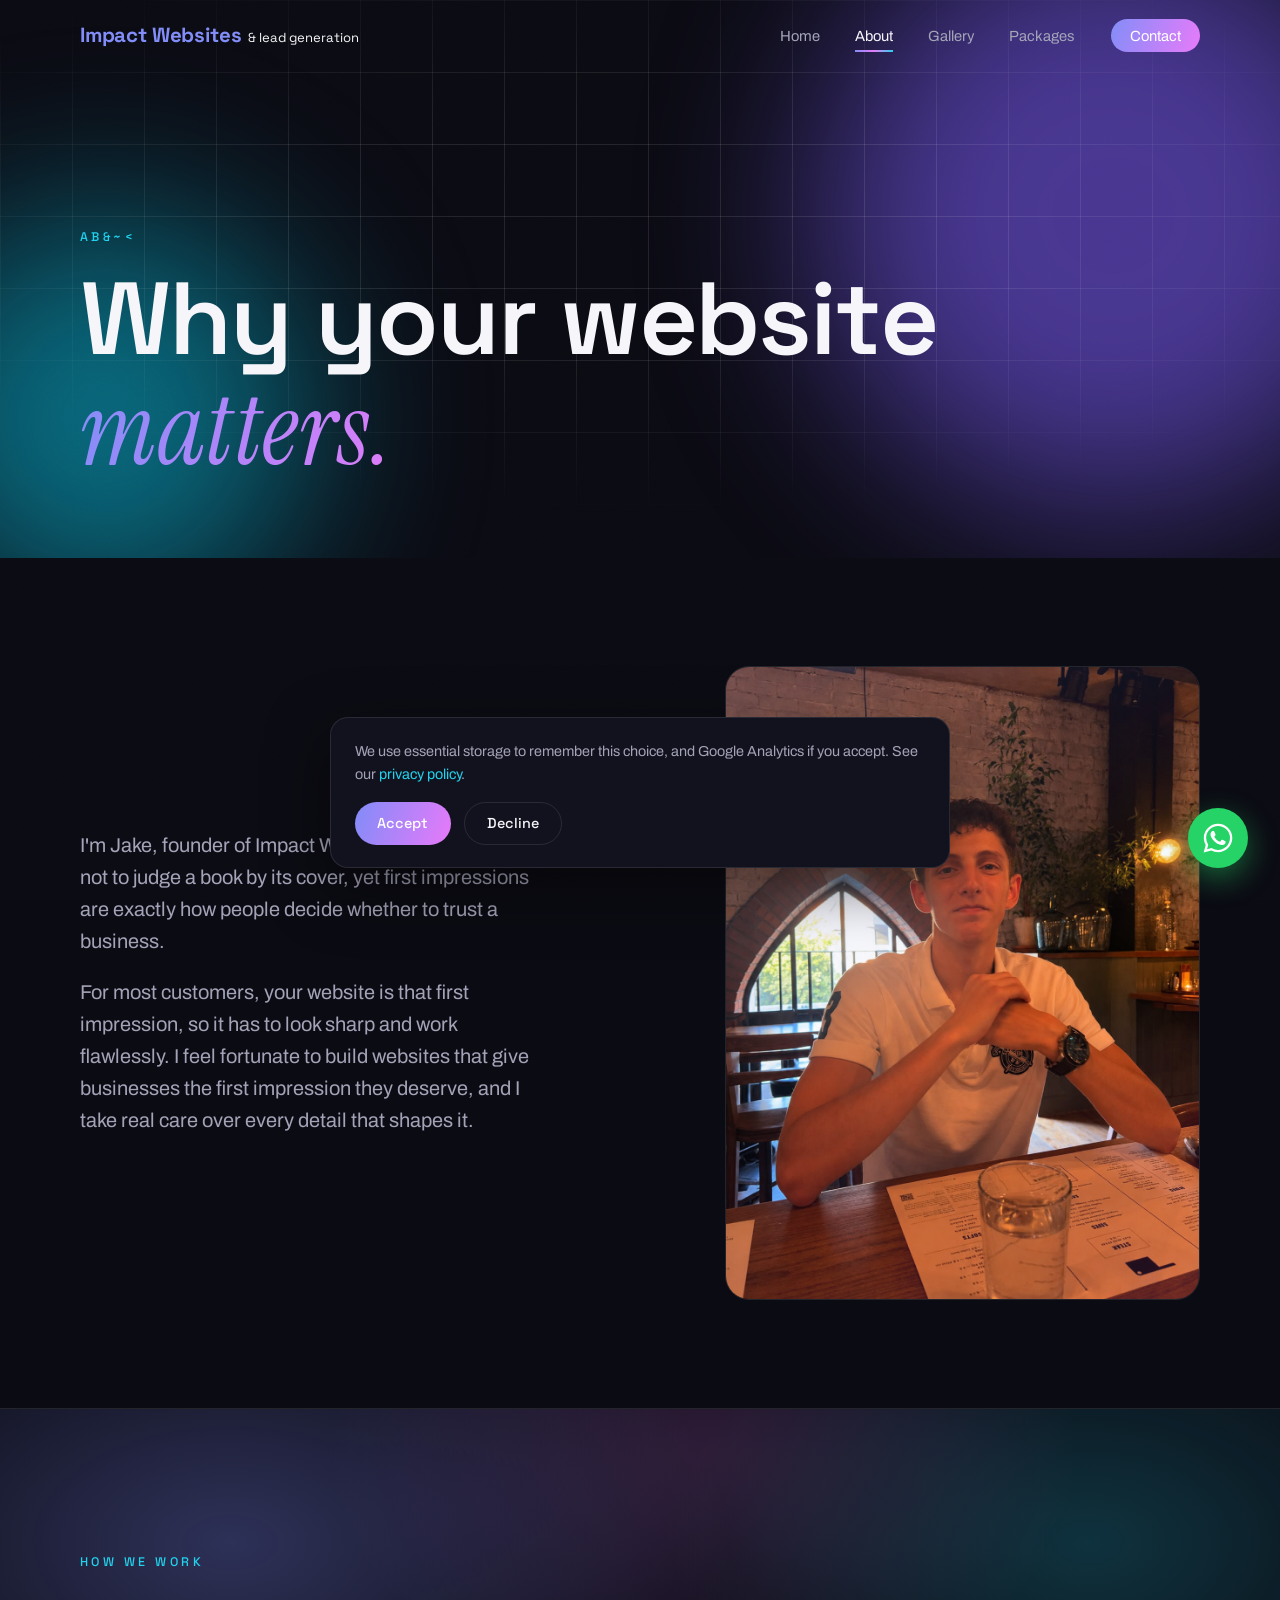
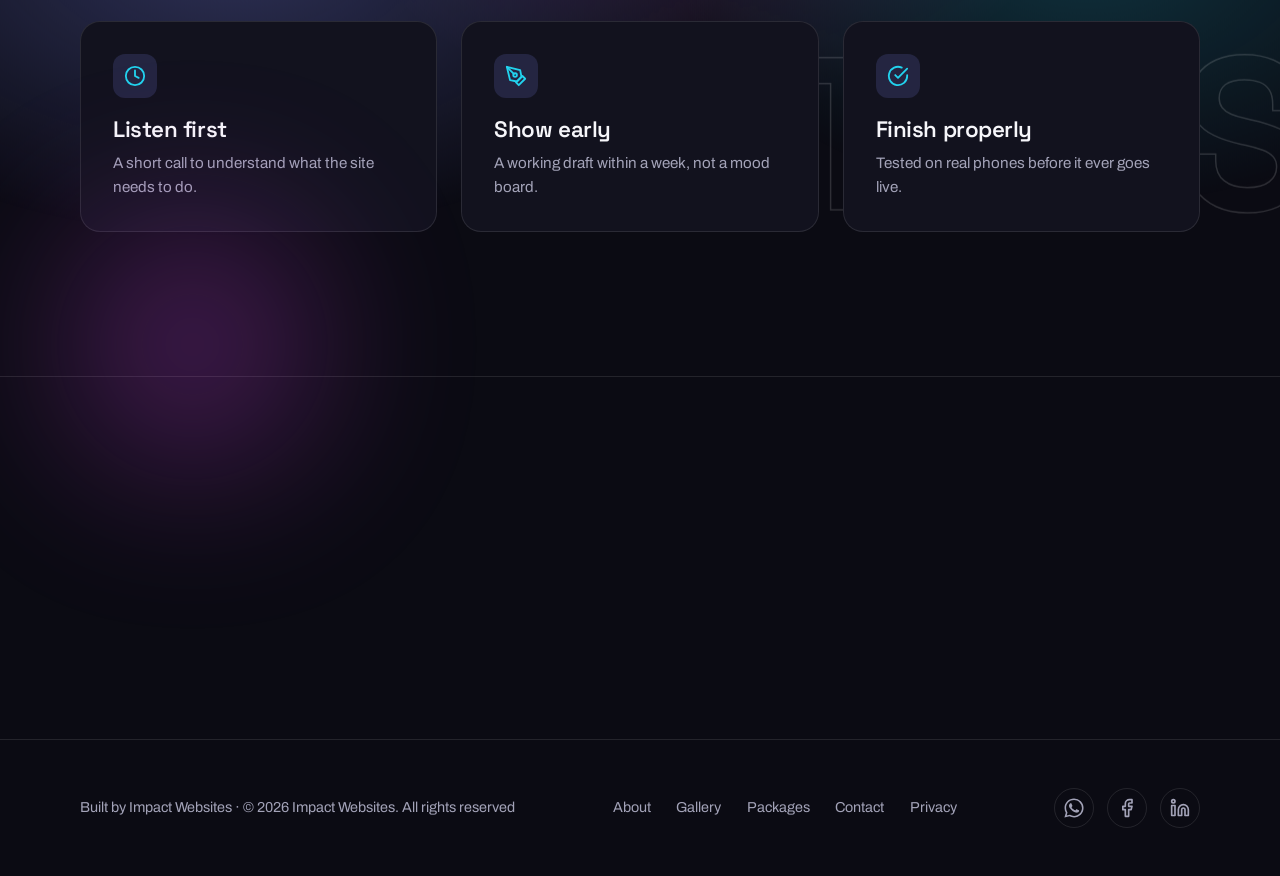
==== about.html @ 7f383598 "Initial commit: Impact Websites site Static HTML/CSS/JS site with SEO, Netlify Forms contact handlin" ====
<!DOCTYPE html>
<html lang="en-GB">
<head>
  <meta charset="UTF-8">
  <meta name="viewport" content="width=device-width, initial-scale=1">
  <title>Web Development &amp; Lead Generation Experts | Impact Websites</title>
  <meta name="description" content="Meet Jake, founder of Impact Websites. His approach to web design 2026 creates strong first impressions and generates more leads for UK businesses.">
  <meta name="keywords" content="about Impact Websites, web developer, website design, first impressions, small business websites, Jake Small">
  <meta name="robots" content="index, follow">
  <link rel="canonical" href="https://www.impactwebsites.co.uk/about.html">

  <meta property="og:title" content="Web Development &amp; Lead Generation Experts | Impact Websites">
  <meta property="og:description" content="Meet Jake, founder of Impact Websites, and how we build websites that create strong first impressions and generate more leads.">
  <meta property="og:type" content="website">
  <meta property="og:url" content="https://www.impactwebsites.co.uk/about.html">
  <meta property="og:site_name" content="Impact Websites">
  <meta property="og:locale" content="en_GB">
  <meta property="og:image" content="https://www.impactwebsites.co.uk/img/og-image.jpg">
  <meta property="og:image:width" content="1200">
  <meta property="og:image:height" content="630">
  <meta property="og:image:alt" content="Impact Websites: web development, SEO and lead generation">
  <meta name="twitter:card" content="summary_large_image">
  <meta name="twitter:title" content="Web Development &amp; Lead Generation Experts | Impact Websites">
  <meta name="twitter:description" content="Meet Jake, founder of Impact Websites, and how we build websites that create strong first impressions and generate more leads.">
  <meta name="twitter:image" content="https://www.impactwebsites.co.uk/img/og-image.jpg">

  <link rel="icon" href="favicon.ico" sizes="any">
  <link rel="icon" href="img/favicon-32x32.png" type="image/png" sizes="32x32">
  <link rel="icon" href="img/favicon-16x16.png" type="image/png" sizes="16x16">
  <link rel="apple-touch-icon" href="img/apple-touch-icon.png">
  <link rel="manifest" href="site.webmanifest">
  <meta name="theme-color" content="#0b0b13">

  <link rel="preconnect" href="https://fonts.googleapis.com">
  <link rel="preconnect" href="https://fonts.gstatic.com" crossorigin>
  <link href="https://fonts.googleapis.com/css2?family=Archivo:wght@300;400;500&family=Instrument+Serif:ital@1&family=Space+Grotesk:wght@400;500;600;700&display=swap" rel="stylesheet">
  <link rel="stylesheet" href="css/style.css">

  <script type="application/ld+json">
  {
    "@context": "https://schema.org",
    "@type": "ProfessionalService",
    "name": "Impact Websites",
    "url": "https://www.impactwebsites.co.uk/",
    "logo": "https://www.impactwebsites.co.uk/img/favicon-512.png",
    "image": "https://www.impactwebsites.co.uk/img/og-image.jpg",
    "description": "Impact Websites designs and builds fast, modern websites with search engine optimisation and Google Ads lead generation for growing UK businesses.",
    "email": "hello@impactwebsites.co.uk",
    "telephone": "+447938561686",
    "areaServed": "GB",
    "priceRange": "££",
    "founder": { "@type": "Person", "name": "Jake Small" },
    "sameAs": [
      "https://www.facebook.com/share/1FsRioQz7S/?mibextid=wwXIfr",
      "https://www.linkedin.com/in/jakesmall-webdesign",
      "https://wa.me/447938561686"
    ]
  }
  </script>
</head>
<body>

  <header class="nav">
    <div class="wrap">
      <a class="brand" href="index.html"><span class="brand-name">Impact Websites</span> <span class="brand-sub">&amp; lead generation</span></a>
      <button class="nav-toggle" aria-label="Menu" aria-expanded="false">
        <span class="bar"></span><span class="bar"></span><span class="bar"></span>
      </button>
      <ul class="nav-links">
        <li><a href="index.html">Home</a></li>
        <li><a href="about.html" aria-current="page">About</a></li>
        <li><a href="gallery.html">Gallery</a></li>
        <li><a href="packages.html">Packages</a></li>
        <li><a class="nav-cta" href="contact.html">Contact</a></li>
      </ul>
    </div>
  </header>

  <main>

    <section class="page-hero">
      <div class="orb orb-a" data-parallax="0.3" style="top:-30%;"></div>
      <div class="orb orb-b" data-parallax="-0.2"></div>
      <div class="grid-lines"></div>
      <div class="wrap hero-inner">
        <p class="eyebrow reveal" data-scramble>About</p>
        <h1 data-split>Why your website<br><span class="grad-text serif-accent">matters.</span></h1>
      </div>
    </section>

    <section class="section-pad">
      <div class="wrap about-intro">
        <div class="reveal" style="max-width:56ch;">
          <p class="lede">I'm Jake, founder of Impact Websites. We are all told not to judge a book by its cover, yet first impressions are exactly how people decide whether to trust a business.</p>
          <p class="lede" style="margin-top:1.2rem;">For most customers, your website is that first impression, so it has to look sharp and work flawlessly. I feel fortunate to build websites that give businesses the first impression they deserve, and I take real care over every detail that shapes it.</p>
        </div>
        <div class="about-photo reveal" style="--d:.15s">
          <img src="img/jake-founder.jpg" alt="Jake Small, founder of Impact Websites" loading="lazy" width="1086" height="1448">
        </div>
      </div>
    </section>

    <section class="banner">
      <div class="depth" data-parallax="0.35"></div>
      <span class="ghost" aria-hidden="true" data-parallax="0.1" style="top:auto; bottom:4%;">ETHOS</span>
      <div class="wrap">
        <p class="eyebrow reveal">How we work</p>
        <div class="card-grid">
          <article class="card glow reveal" style="--d:.1s">
            <div class="icon">
              <svg width="22" height="22" viewBox="0 0 24 24" fill="none" stroke="currentColor" stroke-width="2" stroke-linecap="round" stroke-linejoin="round"><circle cx="12" cy="12" r="10"/><path d="M12 6v6l4 2"/></svg>
            </div>
            <h3>Listen first</h3>
            <p>A short call to understand what the site needs to do.</p>
          </article>
          <article class="card glow reveal" style="--d:.2s">
            <div class="icon">
              <svg width="22" height="22" viewBox="0 0 24 24" fill="none" stroke="currentColor" stroke-width="2" stroke-linecap="round" stroke-linejoin="round"><path d="M12 19l7-7 3 3-7 7-3-3z"/><path d="M18 13l-1.5-7.5L2 2l3.5 14.5L13 18l5-5z"/><path d="M2 2l7.586 7.586"/><circle cx="11" cy="11" r="2"/></svg>
            </div>
            <h3>Show early</h3>
            <p>A working draft within a week, not a mood board.</p>
          </article>
          <article class="card glow reveal" style="--d:.3s">
            <div class="icon">
              <svg width="22" height="22" viewBox="0 0 24 24" fill="none" stroke="currentColor" stroke-width="2" stroke-linecap="round" stroke-linejoin="round"><path d="M22 11.08V12a10 10 0 1 1-5.93-9.14"/><path d="M22 4L12 14.01l-3-3"/></svg>
            </div>
            <h3>Finish properly</h3>
            <p>Tested on real phones before it ever goes live.</p>
          </article>
        </div>
      </div>
    </section>

    <section class="section-pad">
      <div class="orb orb-c" data-parallax="0.35" style="left:6%; top:30%;"></div>
      <div class="wrap" style="text-align:center;">
        <h2 class="reveal">Curious what that looks like?</h2>
        <a class="btn btn-primary reveal" style="--d:.15s; margin-top:2rem;" href="gallery.html">
          Browse recent builds
          <svg width="16" height="16" viewBox="0 0 24 24" fill="none" stroke="currentColor" stroke-width="2" stroke-linecap="round" stroke-linejoin="round"><path d="M5 12h14M12 5l7 7-7 7"/></svg>
        </a>
      </div>
    </section>

  </main>

  <footer>
    <div class="wrap">
      <span>Built by Impact Websites · © 2026 Impact Websites. All rights reserved</span>
      <nav>
        <a href="about.html">About</a>
        <a href="gallery.html">Gallery</a>
        <a href="packages.html">Packages</a>
        <a href="contact.html">Contact</a>
        <a href="privacy.html">Privacy</a>
      </nav>
    </div>
  </footer>

  <script src="js/main.js"></script>
</body>
</html>
---- css/style.css ----
/* ============================================================
   Impact Websites global styles
   ============================================================ */

:root {
  --bg: #0b0b13;
  --bg-raised: #12121e;
  --ink: #f6f6fa;
  --ink-dim: #a3a3b8;
  --line: rgba(255, 255, 255, 0.1);
  --accent: #818cf8;
  --accent-2: #22d3ee;
  --accent-3: #e879f9;
  --grad: linear-gradient(110deg, #818cf8, #e879f9, #22d3ee);
  --font-display: "Space Grotesk", sans-serif;
  --font-body: "Archivo", sans-serif;
  --font-serif: "Instrument Serif", Georgia, serif;
  --ease-out: cubic-bezier(0.16, 1, 0.3, 1);
  --nav-h: 72px;
}

@view-transition { navigation: auto; }

* { margin: 0; padding: 0; box-sizing: border-box; }

html { scroll-behavior: smooth; }

body {
  background: var(--bg);
  color: var(--ink);
  font-family: var(--font-body);
  font-size: 16px;
  line-height: 1.6;
  overflow-x: hidden;
  -webkit-font-smoothing: antialiased;
}

/* film grain */
body::after {
  content: "";
  position: fixed;
  inset: 0;
  z-index: 500;
  pointer-events: none;
  opacity: 0.05;
  mix-blend-mode: overlay;
  background-image: url("data:image/svg+xml,%3Csvg xmlns='http://www.w3.org/2000/svg' width='240' height='240'%3E%3Cfilter id='n'%3E%3CfeTurbulence type='fractalNoise' baseFrequency='0.8' numOctaves='2'/%3E%3C/filter%3E%3Crect width='100%25' height='100%25' filter='url(%23n)'/%3E%3C/svg%3E");
}

img, svg { display: block; max-width: 100%; }

::selection { background: var(--accent); color: #fff; }

.visually-hidden {
  position: absolute;
  width: 1px;
  height: 1px;
  padding: 0;
  margin: -1px;
  overflow: hidden;
  clip: rect(0 0 0 0);
  clip-path: inset(50%);
  white-space: nowrap;
  border: 0;
}

/* ---------- typography ---------- */

h1, h2, h3 {
  font-family: var(--font-display);
  font-weight: 600;
  line-height: 1.08;
  letter-spacing: -0.02em;
}

h1 { font-size: clamp(2.75rem, 8vw, 6.5rem); }
h2 { font-size: clamp(2rem, 5vw, 3.5rem); }
h3 { font-size: clamp(1.15rem, 2vw, 1.4rem); }

.lede {
  color: var(--ink-dim);
  font-size: clamp(1rem, 1.6vw, 1.25rem);
  max-width: 42ch;
}

.lede strong { color: var(--ink); font-weight: 700; }

/* shimmering gradient text, focal */
.grad-text {
  background: var(--grad);
  background-size: 220% 220%;
  -webkit-background-clip: text;
  background-clip: text;
  color: transparent;
  animation: grad-shift 7s ease-in-out infinite;
}

@keyframes grad-shift {
  0%, 100% { background-position: 0% 50%; }
  50% { background-position: 100% 50%; }
}

.serif-accent {
  font-family: var(--font-serif);
  font-style: italic;
  font-weight: 400;
  letter-spacing: 0.01em;
}

.outline-text {
  color: transparent;
  -webkit-text-stroke: 2px var(--ink);
}

.eyebrow {
  font-family: var(--font-display);
  font-size: 0.78rem;
  font-weight: 500;
  text-transform: uppercase;
  letter-spacing: 0.28em;
  color: var(--accent-2);
  margin-bottom: 1rem;
}

/* ---------- layout ---------- */

.wrap {
  width: min(1120px, 92vw);
  margin-inline: auto;
}

section { position: relative; }

.section-pad { padding: clamp(5rem, 12vh, 9rem) 0; }

/* giant outlined background words */
.has-ghost { overflow: hidden; }
.has-ghost > .wrap { position: relative; z-index: 1; }

.ghost {
  position: absolute;
  top: 6%;
  right: -2%;
  font-family: var(--font-display);
  font-weight: 700;
  font-size: clamp(5rem, 17vw, 15rem);
  line-height: 1;
  letter-spacing: -0.03em;
  color: transparent;
  -webkit-text-stroke: 1.5px rgba(255, 255, 255, 0.15);
  white-space: nowrap;
  pointer-events: none;
  user-select: none;
  z-index: 0;
}

/* ---------- scroll progress ---------- */

.progress {
  position: fixed;
  top: 0;
  left: 0;
  right: 0;
  height: 2px;
  background: var(--grad);
  transform: scaleX(0);
  transform-origin: 0 50%;
  z-index: 1200;
  pointer-events: none;
}

/* ---------- nav ---------- */

.nav {
  position: fixed;
  inset: 0 0 auto 0;
  height: var(--nav-h);
  display: flex;
  align-items: center;
  z-index: 100;
  background: transparent;
  -webkit-backdrop-filter: blur(0);
  backdrop-filter: blur(0);
  border-bottom: 1px solid transparent;
  transition: background 0.45s var(--ease-out), backdrop-filter 0.45s var(--ease-out), border-color 0.45s var(--ease-out);
}

.nav.scrolled {
  background: rgba(11, 11, 19, 0.72);
  -webkit-backdrop-filter: blur(16px);
  backdrop-filter: blur(16px);
  border-bottom-color: var(--line);
}

.nav .wrap {
  display: flex;
  align-items: center;
  justify-content: space-between;
}

.brand {
  font-family: var(--font-display);
  font-weight: 600;
  font-size: 1.05rem;
  color: var(--ink);
  text-decoration: none;
  letter-spacing: -0.01em;
  display: inline-flex;
  align-items: baseline;
  gap: 0.4rem;
}

.brand .brand-name { color: var(--accent); font-weight: 700; font-size: 1.28rem; }
.brand .brand-sub {
  color: var(--ink);
  font-weight: 400;
  font-size: 0.82rem;
  letter-spacing: 0;
}

@media (max-width: 520px) {
  .brand .brand-sub { display: none; }
}

.nav-links {
  display: flex;
  gap: 2.2rem;
  list-style: none;
}

.nav-links a {
  position: relative;
  color: var(--ink-dim);
  text-decoration: none;
  font-size: 0.92rem;
  padding: 0.5rem 0;
  transition: color 0.25s;
}

.nav-links a::after {
  content: "";
  position: absolute;
  left: 0; bottom: 0;
  width: 100%;
  height: 2px;
  background: var(--grad);
  transform: scaleX(0);
  transform-origin: left;
  transition: transform 0.35s var(--ease-out);
}

.nav-links a:hover { color: var(--ink); }
.nav-links a:hover::after,
.nav-links a[aria-current="page"]::after { transform: scaleX(1); }
.nav-links a[aria-current="page"] { color: var(--ink); }

/* contact call-to-action styled as a coloured pill */
.nav-links a.nav-cta {
  color: #fff;
  background: var(--grad);
  background-size: 200% 200%;
  padding: 0.55rem 1.2rem;
  border-radius: 999px;
  animation: grad-shift 8s ease-in-out infinite;
  transition: transform 0.25s var(--ease-out), box-shadow 0.25s;
}

.nav-links a.nav-cta::after { display: none; }
.nav-links a.nav-cta:hover { box-shadow: 0 8px 24px rgba(129, 140, 248, 0.45); }
.nav-links a.nav-cta[aria-current="page"] { color: #fff; }

.nav-toggle {
  display: none;
  background: none;
  border: 0;
  cursor: pointer;
  padding: 10px;
  z-index: 110;
}

.nav-toggle .bar {
  display: block;
  width: 24px;
  height: 2px;
  background: var(--ink);
  margin: 5px 0;
  transition: transform 0.3s var(--ease-out), opacity 0.2s;
}

/* ---------- buttons ---------- */

.btn {
  display: inline-flex;
  align-items: center;
  gap: 0.6rem;
  font-family: var(--font-display);
  font-weight: 500;
  font-size: 0.95rem;
  text-decoration: none;
  padding: 0.9rem 1.8rem;
  border-radius: 999px;
  cursor: pointer;
  transition: transform 0.25s var(--ease-out), box-shadow 0.25s, background 0.25s, color 0.25s, border-color 0.25s;
  min-height: 44px;
}

.btn:active { transform: scale(0.97); }

.btn-primary {
  background: var(--grad);
  background-size: 200% 200%;
  color: #fff;
  border: 0;
  animation: grad-shift 8s ease-in-out infinite;
}

.btn-primary:hover {
  box-shadow: 0 12px 36px rgba(129, 140, 248, 0.45);
}

/* pulsing halo, focal attention, one per page */
.btn-pulse { animation: grad-shift 8s ease-in-out infinite, halo 2.8s ease-out infinite; }

@keyframes halo {
  0% { box-shadow: 0 0 0 0 rgba(129, 140, 248, 0.5); }
  70% { box-shadow: 0 0 0 16px rgba(129, 140, 248, 0); }
  100% { box-shadow: 0 0 0 0 rgba(129, 140, 248, 0); }
}

.btn-ghost {
  color: var(--ink);
  border: 1px solid var(--line);
  background: transparent;
}

.btn-ghost:hover {
  border-color: var(--accent-2);
}

.btn svg { transition: transform 0.25s var(--ease-out); }
.btn:hover svg { transform: translateX(4px); }

/* ---------- hero ---------- */

.hero {
  min-height: 100dvh;
  display: flex;
  align-items: center;
  overflow: hidden;
}

.hero-inner { position: relative; z-index: 3; }

.hero-cta {
  display: flex;
  gap: 1rem;
  flex-wrap: wrap;
  margin-top: 2.5rem;
}

.hero .lede { margin-top: 1.5rem; }

/* floating gradient orbs, parallax layers, breathing hue drift */

.orb {
  position: absolute;
  border-radius: 50%;
  filter: blur(90px);
  opacity: 0.55;
  pointer-events: none;
  z-index: 1;
  animation: orb-breathe 11s ease-in-out infinite alternate;
}

@keyframes orb-breathe {
  from { filter: blur(90px) hue-rotate(0deg); opacity: 0.45; }
  to { filter: blur(105px) hue-rotate(40deg); opacity: 0.68; }
}

.orb-a {
  width: 46vw; height: 46vw;
  min-width: 340px; min-height: 340px;
  background: #7c5cfa;
  top: -12%; right: -10%;
}

.orb-b {
  width: 32vw; height: 32vw;
  min-width: 260px; min-height: 260px;
  background: #06b6d4;
  bottom: -8%; left: -8%;
  animation-duration: 14s;
}

.orb-c {
  width: 18vw; height: 18vw;
  min-width: 160px; min-height: 160px;
  background: #d946ef;
  top: 30%; left: 34%;
  opacity: 0.35;
  animation-duration: 9s;
}

/* faint grid overlay */

.grid-lines {
  position: absolute;
  inset: 0;
  z-index: 2;
  pointer-events: none;
  background-image:
    linear-gradient(var(--line) 1px, transparent 1px),
    linear-gradient(90deg, var(--line) 1px, transparent 1px);
  background-size: 72px 72px;
  -webkit-mask-image: radial-gradient(ellipse 90% 70% at 50% 40%, black 30%, transparent 75%);
  mask-image: radial-gradient(ellipse 90% 70% at 50% 40%, black 30%, transparent 75%);
}

.scroll-hint {
  position: absolute;
  left: 50%;
  bottom: 2.2rem;
  transform: translateX(-50%);
  z-index: 3;
  color: var(--ink-dim);
  animation: bob 2.4s ease-in-out infinite;
}

@keyframes bob {
  0%, 100% { transform: translate(-50%, 0); }
  50% { transform: translate(-50%, 10px); }
}

/* ---------- reveal-on-scroll ---------- */

.reveal {
  opacity: 0;
  transform: translateY(36px);
  transition: opacity 0.8s var(--ease-out), transform 0.8s var(--ease-out);
  transition-delay: var(--d, 0s);
}

.reveal.in {
  opacity: 1;
  transform: none;
}

/* ---------- split-text headline animation ---------- */

[data-split] .w {
  display: inline-block;
  overflow: hidden;
  vertical-align: bottom;
  padding: 0.12em 0.03em;
  margin: -0.12em -0.03em;
}

[data-split] .c {
  display: inline-block;
  transform: translateY(120%) rotate(4deg);
  transform-origin: 0 100%;
  transition: transform 1s var(--ease-out);
  transition-delay: calc(var(--i, 0) * 30ms);
  will-change: transform;
}

[data-split].split-in .c { transform: none; }

/* ---------- cards ---------- */

.card-grid {
  display: grid;
  grid-template-columns: repeat(auto-fit, minmax(280px, 1fr));
  gap: 1.5rem;
  margin-top: 3rem;
}

.card {
  background: var(--bg-raised);
  border: 1px solid var(--line);
  border-radius: 20px;
  padding: 2rem;
  transition: transform 0.35s var(--ease-out), border-color 0.35s;
}

.card:hover {
  transform: translateY(-6px);
  border-color: rgba(129, 140, 248, 0.55);
}

.card .icon {
  width: 44px; height: 44px;
  display: grid;
  place-items: center;
  border-radius: 12px;
  background: rgba(129, 140, 248, 0.16);
  color: var(--accent-2);
  margin-bottom: 1.3rem;
  transition: transform 0.35s var(--ease-out), background 0.35s;
}

.card:hover .icon {
  transform: rotate(-8deg) scale(1.12);
  background: rgba(232, 121, 249, 0.18);
}

.card p { color: var(--ink-dim); font-size: 0.95rem; margin-top: 0.5rem; }

/* ---------- parallax banner strips ---------- */

.banner {
  overflow: hidden;
  padding: clamp(6rem, 16vh, 11rem) 0;
  border-top: 1px solid var(--line);
  border-bottom: 1px solid var(--line);
  position: relative;
}

.banner .depth {
  position: absolute;
  inset: -30% 0;
  z-index: 0;
  background:
    radial-gradient(ellipse 60% 50% at 18% 50%, rgba(129, 140, 248, 0.3), transparent 65%),
    radial-gradient(ellipse 45% 45% at 55% 40%, rgba(232, 121, 249, 0.16), transparent 65%),
    radial-gradient(ellipse 50% 45% at 85% 50%, rgba(34, 211, 238, 0.2), transparent 65%);
}

.banner .wrap { position: relative; z-index: 1; }

/* marquee */

.marquee {
  overflow: hidden;
  padding: 1.2rem 0;
  border-top: 1px solid var(--line);
  border-bottom: 1px solid var(--line);
  white-space: nowrap;
}

.marquee-track {
  display: inline-flex;
  gap: 3rem;
  animation: slide 26s linear infinite;
  font-family: var(--font-display);
  font-size: clamp(1rem, 2vw, 1.3rem);
  text-transform: uppercase;
  letter-spacing: 0.14em;
  color: var(--ink-dim);
  padding: 0.4rem 0;
}

.marquee-track.reverse {
  animation-direction: reverse;
  color: transparent;
  -webkit-text-stroke: 1px rgba(255, 255, 255, 0.22);
}

.marquee-track span { display: inline-flex; align-items: center; gap: 3rem; }
.marquee-track .dot { color: var(--accent-2); font-style: normal; -webkit-text-stroke: 0; }

@keyframes slide {
  from { transform: translateX(0); }
  to { transform: translateX(-50%); }
}

/* ---------- page hero (sub-pages) ---------- */

.page-hero {
  min-height: 62dvh;
  display: flex;
  align-items: flex-end;
  padding-bottom: clamp(3rem, 8vh, 5rem);
  overflow: hidden;
}

.page-hero .hero-inner { padding-top: calc(var(--nav-h) + 3rem); }

/* ---------- gallery ---------- */

.gallery-grid {
  display: grid;
  grid-template-columns: repeat(auto-fit, minmax(300px, 1fr));
  gap: 1.5rem;
}

.tile {
  position: relative;
  border-radius: 20px;
  overflow: hidden;
  aspect-ratio: 4 / 3;
  border: 1px solid var(--line);
  cursor: pointer;
  color: var(--ink);
  text-decoration: none;
}

.tile.tall { aspect-ratio: 3 / 4; }

.tile .tile-bg {
  position: absolute;
  inset: -12%;
  background-size: cover;
  background-position: 50% 40%;
  transition: transform 0.7s var(--ease-out);
}

.tile:hover .tile-bg { transform: scale(1.07); }

.tile .tile-label {
  position: absolute;
  inset: auto 0 0 0;
  z-index: 3;
  padding: 1.4rem;
  background: linear-gradient(transparent, rgba(5, 5, 12, 0.85));
  transform: translateY(8px);
  opacity: 0.9;
  transition: transform 0.4s var(--ease-out), opacity 0.4s;
}

.tile:hover .tile-label { transform: none; opacity: 1; }

.tile .tile-label small {
  color: var(--accent-2);
  font-family: var(--font-display);
  text-transform: uppercase;
  letter-spacing: 0.18em;
  font-size: 0.7rem;
}

.tile .tile-label h3 { margin-top: 0.2rem; }

/* placeholder gradients for tiles, bright */
.g1 { background: linear-gradient(135deg, #4f46e5, #06b6d4); }
.g2 { background: linear-gradient(135deg, #c026d3, #818cf8); }
.g3 { background: linear-gradient(135deg, #0284c7, #67e8f9); }
.g4 { background: linear-gradient(135deg, #7c3aed, #f0abfc); }
.g5 { background: linear-gradient(135deg, #0d9488, #a5b4fc); }
.g6 { background: linear-gradient(135deg, #a21caf, #38bdf8); }

/* ---------- packages ---------- */

.price-grid {
  display: grid;
  grid-template-columns: repeat(auto-fit, minmax(280px, 1fr));
  gap: 1.5rem;
  align-items: stretch;
}

.price-card {
  position: relative;
  display: flex;
  flex-direction: column;
  background: var(--bg-raised);
  border: 1px solid var(--line);
  border-radius: 24px;
  padding: 2.4rem 2rem;
  transition: transform 0.35s var(--ease-out), border-color 0.35s, box-shadow 0.35s;
}

.price-card:hover { transform: translateY(-8px); }

.price-card.featured {
  border-color: rgba(129, 140, 248, 0.6);
  background:
    linear-gradient(var(--bg-raised), var(--bg-raised)) padding-box,
    var(--grad) border-box;
  border: 1px solid transparent;
  box-shadow: 0 24px 60px rgba(129, 140, 248, 0.22);
}

/* small tab pinned to the top edge of the card */
.price-badge {
  position: absolute;
  top: 0;
  left: 50%;
  z-index: 3;
  transform: translate(-50%, -50%);
  font-family: var(--font-display);
  font-size: 0.68rem;
  font-weight: 500;
  text-transform: uppercase;
  letter-spacing: 0.14em;
  padding: 0.35rem 0.9rem;
  border-radius: 999px;
  white-space: nowrap;
}

.price-badge.popular { background: var(--accent); color: #0b0b13; }
.price-badge.growth { background: var(--accent-2); color: #0b0b13; }

.price-card .tier {
  font-family: var(--font-display);
  font-weight: 700;
  font-size: 1.75rem;
  letter-spacing: -0.01em;
  line-height: 1.1;
  color: var(--ink);
  /* faux extra weight since the display font tops out at 700 */
  -webkit-text-stroke: 0.5px var(--ink);
}

.price-card ul {
  list-style: none;
  margin: 1.4rem 0 1.8rem;
  flex: 1;
}

.price-card li {
  display: flex;
  align-items: center;
  gap: 0.7rem;
  padding: 0.45rem 0;
  color: var(--ink-dim);
  font-size: 0.95rem;
}

.price-card li svg { color: var(--accent-2); flex-shrink: 0; }

/* dual pricing pinned to the bottom */
.price-foot {
  border-top: 1px solid var(--line);
  padding-top: 1.2rem;
  margin-bottom: 1.6rem;
}

.price-row {
  display: flex;
  align-items: baseline;
  justify-content: space-between;
  gap: 1rem;
  padding: 0.3rem 0;
}

.price-row .price-label {
  font-size: 0.85rem;
  color: var(--ink-dim);
}

.price-row .price {
  font-family: var(--font-display);
  font-size: 1.7rem;
  font-weight: 600;
  font-variant-numeric: tabular-nums;
}

.price-row .price small { font-size: 0.85rem; color: var(--ink-dim); font-weight: 400; }

.price-note {
  margin-top: 0.6rem;
  font-size: 0.78rem;
  color: var(--ink-dim);
}

/* ---------- contact ---------- */

.contact-layout {
  display: grid;
  grid-template-columns: 1fr 1.2fr;
  gap: clamp(2rem, 6vw, 5rem);
  align-items: start;
}

.field { margin-bottom: 1.4rem; }

.field label {
  display: block;
  font-family: var(--font-display);
  font-size: 0.85rem;
  margin-bottom: 0.5rem;
  color: var(--ink-dim);
}

.field input,
.field textarea {
  width: 100%;
  background: var(--bg);
  border: 1px solid var(--line);
  border-radius: 12px;
  padding: 0.9rem 1.1rem;
  color: var(--ink);
  font-family: var(--font-body);
  font-size: 1rem;
  transition: border-color 0.25s, box-shadow 0.25s;
  min-height: 44px;
}

.field textarea { resize: vertical; min-height: 130px; }

.field input:focus,
.field textarea:focus {
  outline: none;
  border-color: var(--accent);
  box-shadow: 0 0 0 3px rgba(129, 140, 248, 0.25);
}

.contact-line {
  display: flex;
  align-items: center;
  gap: 0.9rem;
  padding: 1rem 0;
  border-bottom: 1px solid var(--line);
  color: var(--ink-dim);
}

.contact-line svg { color: var(--accent-2); }
.contact-line a { color: var(--ink); text-decoration: none; transition: color 0.25s; }
.contact-line a:hover { color: var(--accent-2); }


/* ---------- about intro photo ---------- */

.about-intro {
  display: grid;
  grid-template-columns: 1.1fr 0.9fr;
  gap: clamp(2rem, 5vw, 4rem);
  align-items: center;
}

.about-photo {
  position: relative;
  border-radius: 24px;
  overflow: hidden;
  border: 1px solid var(--line);
  aspect-ratio: 3 / 4;
}

.about-photo img {
  width: 100%;
  height: 100%;
  object-fit: cover;
}

.about-photo::after {
  content: "";
  position: absolute;
  inset: 0;
  background: linear-gradient(160deg, rgba(129, 140, 248, 0.18), transparent 55%, rgba(232, 121, 249, 0.14));
}

/* ---------- stats ---------- */

.stats {
  display: grid;
  grid-template-columns: repeat(auto-fit, minmax(160px, 1fr));
  gap: 1.5rem;
  margin-top: 3rem;
}

.stat .num {
  font-family: var(--font-display);
  font-size: clamp(2.2rem, 5vw, 3.4rem);
  font-weight: 600;
  font-variant-numeric: tabular-nums;
}

.stat p { color: var(--ink-dim); font-size: 0.9rem; }

/* ---------- reasons list (numbered rows, distinct from the icon-card grid) ---------- */

.reasons {
  display: flex;
  flex-direction: column;
  margin-top: 3rem;
  border-top: 1px solid var(--line);
}

.reason {
  display: grid;
  grid-template-columns: auto 1fr;
  gap: clamp(1.2rem, 4vw, 2.5rem);
  align-items: start;
  padding: clamp(1.6rem, 4vw, 2.4rem) 0;
  border-bottom: 1px solid var(--line);
  transition: padding-left 0.35s var(--ease-out);
}

.reason:hover { padding-left: 0.6rem; }

.reason-num {
  font-family: var(--font-display);
  font-weight: 700;
  font-size: clamp(2.4rem, 5vw, 3.4rem);
  line-height: 1;
  background: var(--grad);
  -webkit-background-clip: text;
  background-clip: text;
  color: transparent;
  opacity: 0.85;
}

.reason h3 { margin-bottom: 0.5rem; }
.reason p { color: var(--ink-dim); max-width: 58ch; }

@media (max-width: 620px) {
  .reason { grid-template-columns: 1fr; gap: 0.5rem; }
  .reason-num { font-size: 2rem; }
}

/* ---------- before / after compare slider ---------- */

.compare { position: relative; margin-top: 3rem; }

.compare-frame {
  position: relative;
  aspect-ratio: 16 / 10;
  border-radius: 24px;
  overflow: hidden;
  border: 1px solid var(--line);
  box-shadow: 0 24px 60px rgba(0, 0, 0, 0.35);
}

.compare-img {
  position: absolute;
  inset: 0;
  width: 100%;
  height: 100%;
  overflow: hidden;
  user-select: none;
}

/* real before / after screenshots used by the compare slider */

.compare-photo {
  display: block;
  width: 100%;
  height: 100%;
  object-fit: cover;
  object-position: top center;
  -webkit-user-drag: none;
  user-select: none;
}

/* "before" layer sits on top, clipped left-to-right by the handle position */
.compare-before {
  clip-path: inset(0 calc(100% - var(--pos, 50%)) 0 0);
}

.compare-handle {
  position: absolute;
  top: 0;
  bottom: 0;
  left: var(--pos, 50%);
  width: 3px;
  background: rgba(255, 255, 255, 0.85);
  transform: translateX(-50%);
  pointer-events: none;
  z-index: 2;
  box-shadow: 0 0 16px rgba(0, 0, 0, 0.45);
}

.compare-grip {
  position: absolute;
  top: 50%;
  left: 50%;
  transform: translate(-50%, -50%);
  width: 48px;
  height: 48px;
  border-radius: 50%;
  display: grid;
  place-items: center;
  background: var(--grad);
  color: #fff;
  box-shadow: 0 8px 24px rgba(0, 0, 0, 0.45);
}

.compare-tag {
  position: absolute;
  top: 1rem;
  z-index: 2;
  font-family: var(--font-display);
  font-size: 0.72rem;
  font-weight: 500;
  text-transform: uppercase;
  letter-spacing: 0.14em;
  padding: 0.4rem 0.9rem;
  border-radius: 999px;
  background: rgba(11, 11, 19, 0.65);
  -webkit-backdrop-filter: blur(6px);
  backdrop-filter: blur(6px);
  border: 1px solid var(--line);
  color: var(--ink);
  pointer-events: none;
}

.compare-tag-before { left: 1rem; }
.compare-tag-after { right: 1rem; }

.compare-range {
  position: absolute;
  inset: 0;
  width: 100%;
  height: 100%;
  margin: 0;
  z-index: 3;
  -webkit-appearance: none;
  appearance: none;
  background: transparent;
  cursor: ew-resize;
  touch-action: none;
}

.compare-range::-webkit-slider-runnable-track { background: transparent; -webkit-appearance: none; }
.compare-range::-webkit-slider-thumb { -webkit-appearance: none; width: 1px; height: 1px; background: transparent; }
.compare-range::-moz-range-track { background: transparent; }
.compare-range::-moz-range-thumb { width: 1px; height: 1px; background: transparent; border: none; }

.compare-range:focus-visible {
  outline: 2px solid var(--accent-2);
  outline-offset: 4px;
  border-radius: 24px;
}

.compare-hint {
  text-align: center;
  margin-top: 1rem;
  color: var(--ink-dim);
  font-size: 0.85rem;
}

/* ---------- footer ---------- */

footer {
  border-top: 1px solid var(--line);
  padding: 3rem 0;
}

footer .wrap {
  display: flex;
  align-items: center;
  justify-content: space-between;
  gap: 1rem;
  flex-wrap: wrap;
  color: var(--ink-dim);
  font-size: 0.9rem;
}

footer nav { display: flex; gap: 1.6rem; }

footer nav a {
  color: var(--ink-dim);
  text-decoration: none;
  transition: color 0.25s;
}

footer nav a:hover { color: var(--ink); }

/* social icon links (footer + contact) */
.socials { display: flex; gap: 0.8rem; align-items: center; }

.social {
  display: grid;
  place-items: center;
  width: 40px;
  height: 40px;
  border-radius: 50%;
  border: 1px solid var(--line);
  color: var(--ink-dim);
  transition: color 0.25s, border-color 0.25s, transform 0.25s var(--ease-out), background 0.25s;
}

.social:hover {
  color: #fff;
  border-color: transparent;
  background: var(--grad);
  transform: translateY(-3px);
}

/* ---------- floating WhatsApp button ---------- */

.wa-float {
  position: fixed;
  right: clamp(1rem, 3vw, 2rem);
  bottom: clamp(1rem, 3vw, 2rem);
  z-index: 900;
  display: grid;
  place-items: center;
  width: 60px;
  height: 60px;
  border-radius: 50%;
  background: #25d366;
  color: #fff;
  box-shadow: 0 10px 30px rgba(37, 211, 102, 0.45);
  transition: transform 0.25s var(--ease-out), box-shadow 0.25s;
  animation: wa-pop 0.5s var(--ease-out) 0.6s both;
}

.wa-float:hover { transform: scale(1.08); box-shadow: 0 14px 38px rgba(37, 211, 102, 0.6); }
.wa-float:active { transform: scale(0.96); }

@keyframes wa-pop {
  from { transform: scale(0); opacity: 0; }
  to { transform: scale(1); opacity: 1; }
}

/* ---------- cookie banner ---------- */

.cookie {
  position: fixed;
  left: clamp(1rem, 3vw, 2rem);
  right: clamp(1rem, 3vw, 2rem);
  bottom: clamp(1rem, 3vw, 2rem);
  z-index: 1100;
  max-width: 620px;
  margin-inline: auto;
  background: var(--bg-raised);
  border: 1px solid var(--line);
  border-radius: 18px;
  padding: 1.4rem 1.5rem;
  box-shadow: 0 20px 60px rgba(0, 0, 0, 0.5);
  transform: translateY(140%);
  transition: transform 0.5s var(--ease-out);
}

.cookie.show { transform: none; }

.cookie p { color: var(--ink-dim); font-size: 0.9rem; margin-bottom: 1rem; }
.cookie a { color: var(--accent-2); text-decoration: none; }
.cookie a:hover { text-decoration: underline; }

.cookie-actions { display: flex; gap: 0.8rem; flex-wrap: wrap; }

.cookie-actions .btn { padding: 0.7rem 1.4rem; font-size: 0.9rem; min-height: 0; }

/* ---------- legal / privacy page ---------- */

.legal { max-width: 720px; }
.legal h2 { font-size: clamp(1.4rem, 3vw, 1.8rem); margin: 2.4rem 0 0.8rem; }
.legal p { color: var(--ink-dim); margin-bottom: 1rem; }
.legal ul { color: var(--ink-dim); margin: 0 0 1rem 1.2rem; }
.legal li { margin-bottom: 0.5rem; }
.legal a { color: var(--accent-2); text-decoration: none; }
.legal a:hover { text-decoration: underline; }

/* ---------- contact form two-column grid ---------- */

.form-grid { display: grid; grid-template-columns: 1fr 1fr; gap: 0 1.2rem; }

@media (max-width: 600px) {
  .form-grid { grid-template-columns: 1fr; }
}

/* ---------- spotlight glow cards (pointer-tracked) ---------- */

.glow {
  position: relative;
  /* hue drifts with horizontal pointer position (--xp set on <html>) */
  --hue: calc(200 + var(--xp, 0.5) * 140);
  background-image: radial-gradient(
    320px 320px at calc(var(--lx, -400) * 1px) calc(var(--ly, -400) * 1px),
    hsl(var(--hue) 95% 70% / 0.1),
    transparent 70%
  );
}

.glow::before {
  content: "";
  position: absolute;
  inset: 0;
  border-radius: inherit;
  padding: 1px;
  background: radial-gradient(
    200px 200px at calc(var(--lx, -400) * 1px) calc(var(--ly, -400) * 1px),
    hsl(var(--hue) 98% 68% / 0.95),
    transparent 100%
  );
  -webkit-mask: linear-gradient(#fff 0 0) content-box, linear-gradient(#fff 0 0);
  mask: linear-gradient(#fff 0 0) content-box, linear-gradient(#fff 0 0);
  -webkit-mask-composite: xor;
  mask-composite: exclude;
  pointer-events: none;
  z-index: 2;
}

@media (pointer: coarse) {
  .glow { background-image: none; }
  .glow::before { display: none; }
}

/* ---------- pinned laptop scroll scene ---------- */

.pin-wrap {
  position: relative;
  height: 220dvh;
}

.pin-wrap .hero {
  position: sticky;
  top: 0;
  height: 100dvh;
  min-height: 0;
}

/* ---------- hero stage: centered poster layout ---------- */

.stage-inner {
  position: relative;
  z-index: 3;
  display: flex;
  flex-direction: column;
  align-items: center;
  text-align: center;
}

/* gigantic wordmark with stroked echo layers */
.mega-wrap {
  position: relative;
  font-family: var(--font-display);
  font-size: clamp(4.5rem, 16.5vw, 14.5rem);
  line-height: 0.95;
  font-weight: 700;
  letter-spacing: -0.03em;
  transform: translateY(calc(var(--p, 0) * 4vh)) scale(calc(1 - var(--p, 0) * 0.06));
  will-change: transform;
}

.mega {
  display: block;
  position: relative;
  z-index: 1;
  font-size: inherit;
  line-height: inherit;
  letter-spacing: inherit;
  font-weight: inherit;
  background: var(--grad);
  background-size: 220% 220%;
  -webkit-background-clip: text;
  background-clip: text;
  color: transparent;
  animation: grad-shift 7s ease-in-out infinite, mega-in 1.1s var(--ease-out) 0.1s both;
}

@keyframes mega-in {
  from { clip-path: inset(0 0 100% 0); opacity: 0; }
  to { clip-path: inset(-12% 0 -12% 0); opacity: 1; }
}

/* outline echoes drift gently against the mouse for depth */
.mega-echo {
  position: absolute;
  inset: 0;
  z-index: 0;
  color: transparent;
  -webkit-text-stroke: 1.5px rgba(255, 255, 255, 0.14);
  transform: translate(calc(var(--mx, 0) * -10px - 4px), calc(var(--my, 0) * -7px - 3px));
  transition: transform 0.6s var(--ease-out);
  pointer-events: none;
  user-select: none;
}

.mega-echo-2 {
  -webkit-text-stroke: 1px rgba(255, 255, 255, 0.08);
  transform: translate(calc(var(--mx, 0) * 12px + 5px), calc(var(--my, 0) * 9px + 4px));
}

/* the photo rises into the wordmark as you scroll */
.stage-showcase {
  position: relative;
  z-index: 2;
  width: min(520px, 74vw);
  margin-top: clamp(-7rem, -7vw, -3rem);
  transform: translateY(calc((1 - var(--p, 0)) * 7vh)) scale(calc(0.9 + var(--p, 0) * 0.2)) rotate(calc(-5deg + var(--p, 0) * 5deg));
  /* pointer drift uses the separate `translate` property so it never fights the scroll transform */
  transition: translate 0.6s var(--ease-out);
  will-change: transform, translate;
}

.stage-showcase .showcase { width: 100%; }

.stage-foot {
  position: relative;
  z-index: 3;
  display: flex;
  flex-direction: column;
  align-items: center;
  margin-top: 0.5rem;
}

.stage-foot .lede { margin: 0 auto; }
.stage-foot .hero-cta { margin-top: 1.4rem; justify-content: center; }

/* sweeping light beams */
.beams {
  position: absolute;
  inset: 0;
  z-index: 1;
  overflow: hidden;
  pointer-events: none;
}

.beams i {
  position: absolute;
  top: -25%;
  left: -12%;
  width: 130px;
  height: 150%;
  background: linear-gradient(180deg, transparent, rgba(129, 140, 248, 0.14), transparent);
  animation: beam-sweep 13s linear infinite;
}

.beams i:nth-child(2) {
  width: 90px;
  background: linear-gradient(180deg, transparent, rgba(232, 121, 249, 0.1), transparent);
  animation-duration: 17s;
  animation-delay: -6s;
}

.beams i:nth-child(3) {
  width: 180px;
  background: linear-gradient(180deg, transparent, rgba(34, 211, 238, 0.1), transparent);
  animation-duration: 21s;
  animation-delay: -12s;
}

@keyframes beam-sweep {
  from { transform: translateX(0) skewX(-16deg); }
  to { transform: translateX(120vw) skewX(-16deg); }
}

/* floating sparks */
.sparks {
  position: absolute;
  inset: 0;
  z-index: 2;
  pointer-events: none;
}

.sparks i {
  position: absolute;
  width: 4px;
  height: 4px;
  border-radius: 50%;
  background: var(--accent-2);
  opacity: 0.2;
  animation: spark 7s ease-in-out infinite;
}

.sparks i:nth-child(1) { left: 8%; top: 30%; }
.sparks i:nth-child(2) { left: 16%; top: 68%; background: var(--accent-3); animation-delay: -2s; }
.sparks i:nth-child(3) { left: 28%; top: 18%; animation-delay: -4s; }
.sparks i:nth-child(4) { left: 45%; top: 78%; background: var(--accent); animation-delay: -1s; }
.sparks i:nth-child(5) { left: 62%; top: 12%; background: var(--accent-3); animation-delay: -5s; }
.sparks i:nth-child(6) { left: 74%; top: 60%; animation-delay: -3s; }
.sparks i:nth-child(7) { left: 86%; top: 26%; background: var(--accent); animation-delay: -6s; }
.sparks i:nth-child(8) { left: 93%; top: 74%; background: var(--accent-3); animation-delay: -2.5s; }

@keyframes spark {
  0%, 100% { transform: translateY(0); opacity: 0.12; }
  50% { transform: translateY(-34px); opacity: 0.75; }
}

.showcase {
  position: relative;
  width: min(430px, 88%);
  transform: rotate(calc(-6deg + var(--p, 0) * 6deg)) scale(calc(0.94 + var(--p, 0) * 0.16));
  will-change: transform;
}

/* glow bloom behind the photo, intensifies with scroll */
.showcase::before {
  content: "";
  position: absolute;
  inset: -22%;
  z-index: 0;
  background:
    radial-gradient(50% 50% at 45% 45%, hsl(255 90% 66% / 0.5), transparent 70%),
    radial-gradient(40% 40% at 70% 60%, hsl(300 90% 70% / 0.35), transparent 70%),
    radial-gradient(35% 35% at 30% 65%, hsl(190 95% 65% / 0.3), transparent 70%);
  filter: blur(30px);
  opacity: calc(0.55 + var(--p, 0) * 0.45);
  transform: scale(calc(0.9 + var(--p, 0) * 0.3));
  pointer-events: none;
}

.showcase .float-wrap {
  position: relative;
  z-index: 1;
  animation: levitate 7s ease-in-out infinite;
}

@keyframes levitate {
  0%, 100% { transform: translateY(0); }
  50% { transform: translateY(-14px); }
}

/* edges dissolve into the dark stage so the photo reads as an object */
.showcase img {
  width: 100%;
  height: auto;
  border-radius: 26px;
  -webkit-mask-image: radial-gradient(125% 125% at 50% 45%, black 52%, transparent 90%);
  mask-image: radial-gradient(125% 125% at 50% 45%, black 52%, transparent 90%);
  filter: saturate(1.25) contrast(1.06) brightness(1.02);
}

/* floating spec chips, drift outward as the scene opens */
.chip {
  position: absolute;
  z-index: 2;
  display: inline-flex;
  align-items: center;
  gap: 0.5rem;
  padding: 0.55rem 1rem;
  border-radius: 999px;
  border: 1px solid rgba(255, 255, 255, 0.16);
  background: rgba(18, 18, 30, 0.55);
  -webkit-backdrop-filter: blur(10px);
  backdrop-filter: blur(10px);
  font-family: var(--font-display);
  font-size: 0.78rem;
  letter-spacing: 0.06em;
  color: var(--ink);
  white-space: nowrap;
  transform: translate(calc(var(--p, 0) * var(--fx, 0px)), calc(var(--p, 0) * var(--fy, 0px)));
  will-change: transform;
}

.chip::before {
  content: "";
  width: 7px;
  height: 7px;
  border-radius: 50%;
  background: var(--grad);
}

.chip-1 { top: 6%; left: -6%; }
.chip-2 { top: 34%; right: -4%; }
.chip-3 { bottom: 22%; left: -5%; }

/* ---------- focus visibility ---------- */

a:focus-visible,
button:focus-visible,
input:focus-visible,
textarea:focus-visible,
.tile:focus-visible {
  outline: 2px solid var(--accent-2);
  outline-offset: 3px;
}

/* ---------- parallax helper ---------- */

[data-parallax] { will-change: transform; }

/* ---------- responsive ---------- */

@media (max-width: 820px) {
  .nav-toggle { display: block; }

  .nav-links {
    /* .nav's backdrop-filter makes it the containing block, so size explicitly */
    position: fixed;
    top: 0;
    left: 0;
    width: 100vw;
    height: 100dvh;
    flex-direction: column;
    align-items: center;
    justify-content: center;
    gap: 2.4rem;
    background: rgba(11, 11, 19, 0.96);
    -webkit-backdrop-filter: blur(20px);
    backdrop-filter: blur(20px);
    transform: translateY(-100%);
    transition: transform 0.45s var(--ease-out);
  }

  .nav-links.open { transform: none; }
  .nav-links a { font-size: 1.4rem; font-family: var(--font-display); }

  .nav-toggle.open .bar:nth-child(1) { transform: translateY(7px) rotate(45deg); }
  .nav-toggle.open .bar:nth-child(2) { opacity: 0; }
  .nav-toggle.open .bar:nth-child(3) { transform: translateY(-7px) rotate(-45deg); }

  .contact-layout { grid-template-columns: 1fr; }

  .stage-showcase { width: min(320px, 84vw); margin-top: -2rem; }
  .stage-foot .lede { font-size: 0.95rem; }
  .about-intro { grid-template-columns: 1fr; }
}

/* ---------- reduced motion ---------- */

@media (prefers-reduced-motion: reduce) {
  html { scroll-behavior: auto; }

  *,
  *::before,
  *::after {
    animation-duration: 0.01ms !important;
    animation-iteration-count: 1 !important;
    transition-duration: 0.01ms !important;
  }

  .reveal { opacity: 1; transform: none; }
  [data-parallax] { transform: none !important; }
  [data-split] .c { transform: none; }

  /* hero stage: no pinning, shown fully open */
  .pin-wrap { height: auto; }
  .pin-wrap .hero { position: relative; height: auto; min-height: 100dvh; }
  .mega { animation: none; clip-path: none; }
}
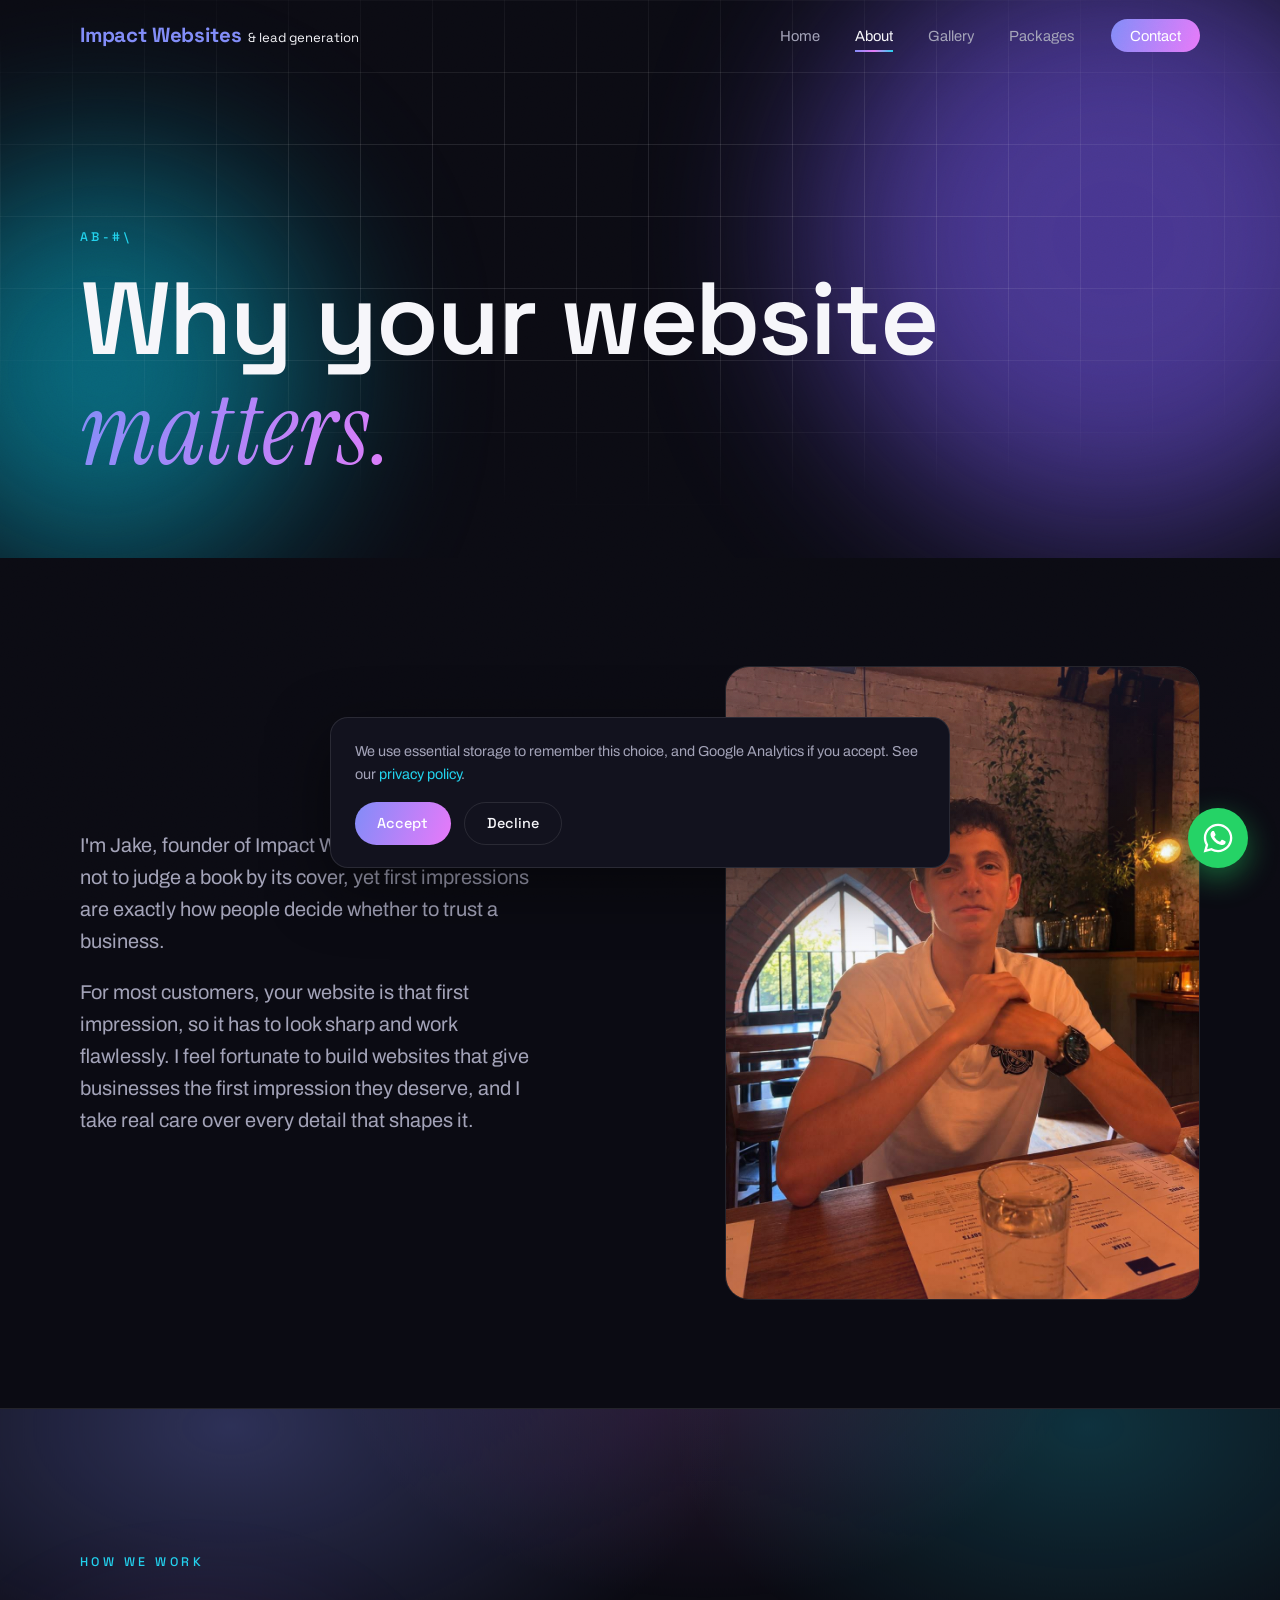
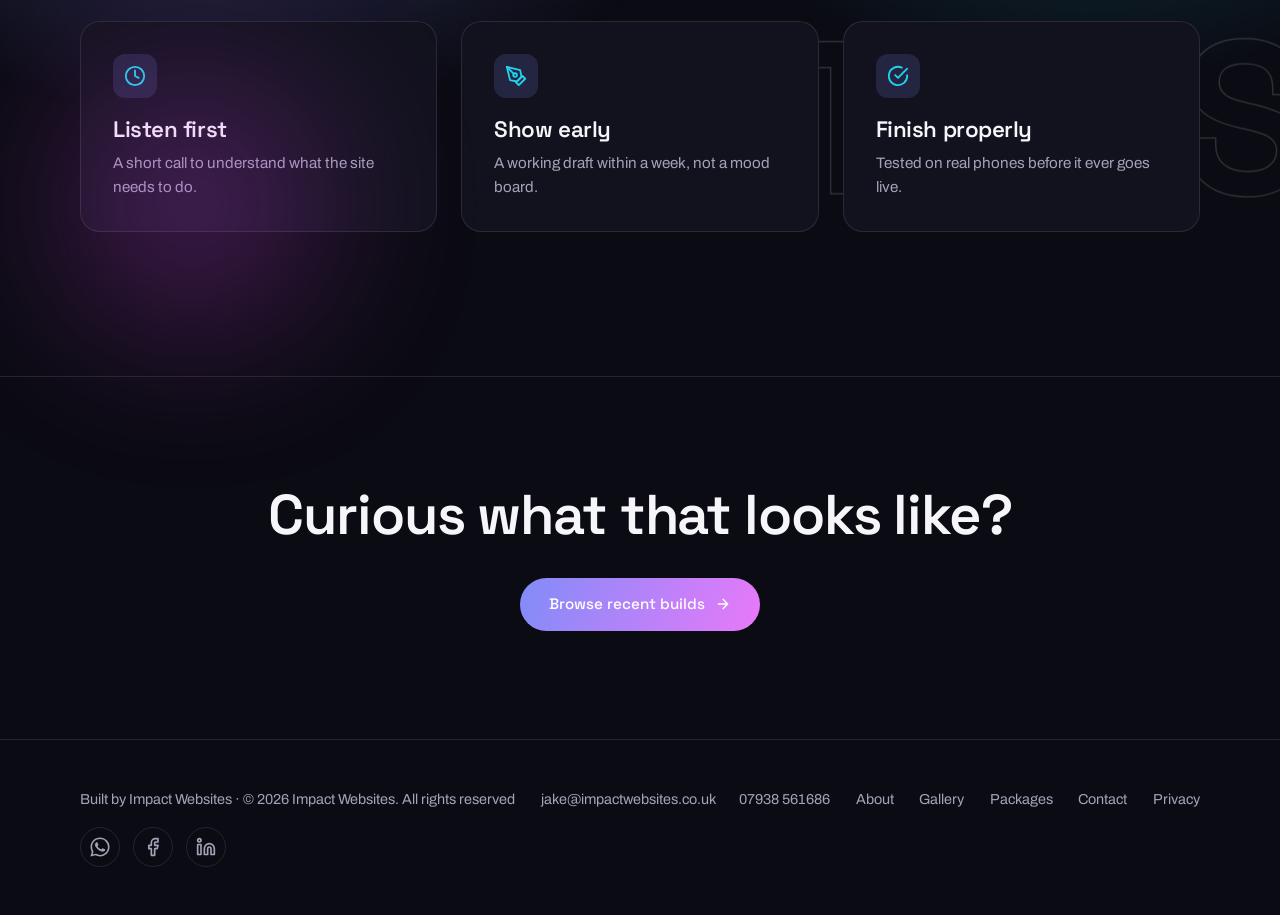
==== commit bf4d297b: "Switch contact email to jake@ and add email/phone to every footer Co-Authored-By: Claude Sonnet 5 <n" ====
--- a/about.html
+++ b/about.html
@@ -45,7 +45,7 @@
     "logo": "https://www.impactwebsites.co.uk/img/favicon-512.png",
     "image": "https://www.impactwebsites.co.uk/img/og-image.jpg",
     "description": "Impact Websites designs and builds fast, modern websites with search engine optimisation and Google Ads lead generation for growing UK businesses.",
-    "email": "hello@impactwebsites.co.uk",
+    "email": "jake@impactwebsites.co.uk",
     "telephone": "+447938561686",
     "areaServed": "GB",
     "priceRange": "££",
@@ -147,6 +147,10 @@
   <footer>
     <div class="wrap">
       <span>Built by Impact Websites · © 2026 Impact Websites. All rights reserved</span>
+      <div class="footer-contact">
+        <a href="mailto:jake@impactwebsites.co.uk">jake@impactwebsites.co.uk</a>
+        <a href="tel:+447938561686">07938 561686</a>
+      </div>
       <nav>
         <a href="about.html">About</a>
         <a href="gallery.html">Gallery</a>
--- a/css/style.css
+++ b/css/style.css
@@ -595,8 +595,6 @@
   text-decoration: none;
 }
 
-.tile.tall { aspect-ratio: 3 / 4; }
-
 .tile .tile-bg {
   position: absolute;
   inset: -12%;
@@ -630,13 +628,8 @@
 
 .tile .tile-label h3 { margin-top: 0.2rem; }
 
-/* placeholder gradients for tiles, bright */
-.g1 { background: linear-gradient(135deg, #4f46e5, #06b6d4); }
-.g2 { background: linear-gradient(135deg, #c026d3, #818cf8); }
-.g3 { background: linear-gradient(135deg, #0284c7, #67e8f9); }
-.g4 { background: linear-gradient(135deg, #7c3aed, #f0abfc); }
+/* placeholder gradient for the gallery tile */
 .g5 { background: linear-gradient(135deg, #0d9488, #a5b4fc); }
-.g6 { background: linear-gradient(135deg, #a21caf, #38bdf8); }
 
 /* ---------- packages ---------- */
 
@@ -908,6 +901,8 @@
   overflow: hidden;
   border: 1px solid var(--line);
   box-shadow: 0 24px 60px rgba(0, 0, 0, 0.35);
+  touch-action: none;
+  cursor: ew-resize;
 }
 
 .compare-img {
@@ -998,6 +993,12 @@
   background: transparent;
   cursor: ew-resize;
   touch-action: none;
+  /* the frame (not this native input) owns all pointer/touch dragging now;
+     leaving this interactive caused the native slider's own touch-gesture
+     handling to intercept and break dragging after the first use on real
+     devices. Keyboard focus + arrow keys still work since that's unaffected
+     by pointer-events. */
+  pointer-events: none;
 }
 
 .compare-range::-webkit-slider-runnable-track { background: transparent; -webkit-appearance: none; }
@@ -1044,6 +1045,16 @@
 }
 
 footer nav a:hover { color: var(--ink); }
+
+footer .footer-contact { display: flex; gap: 1.4rem; flex-wrap: wrap; }
+
+footer .footer-contact a {
+  color: var(--ink-dim);
+  text-decoration: none;
+  transition: color 0.25s;
+}
+
+footer .footer-contact a:hover { color: var(--ink); }
 
 /* social icon links (footer + contact) */
 .socials { display: flex; gap: 0.8rem; align-items: center; }
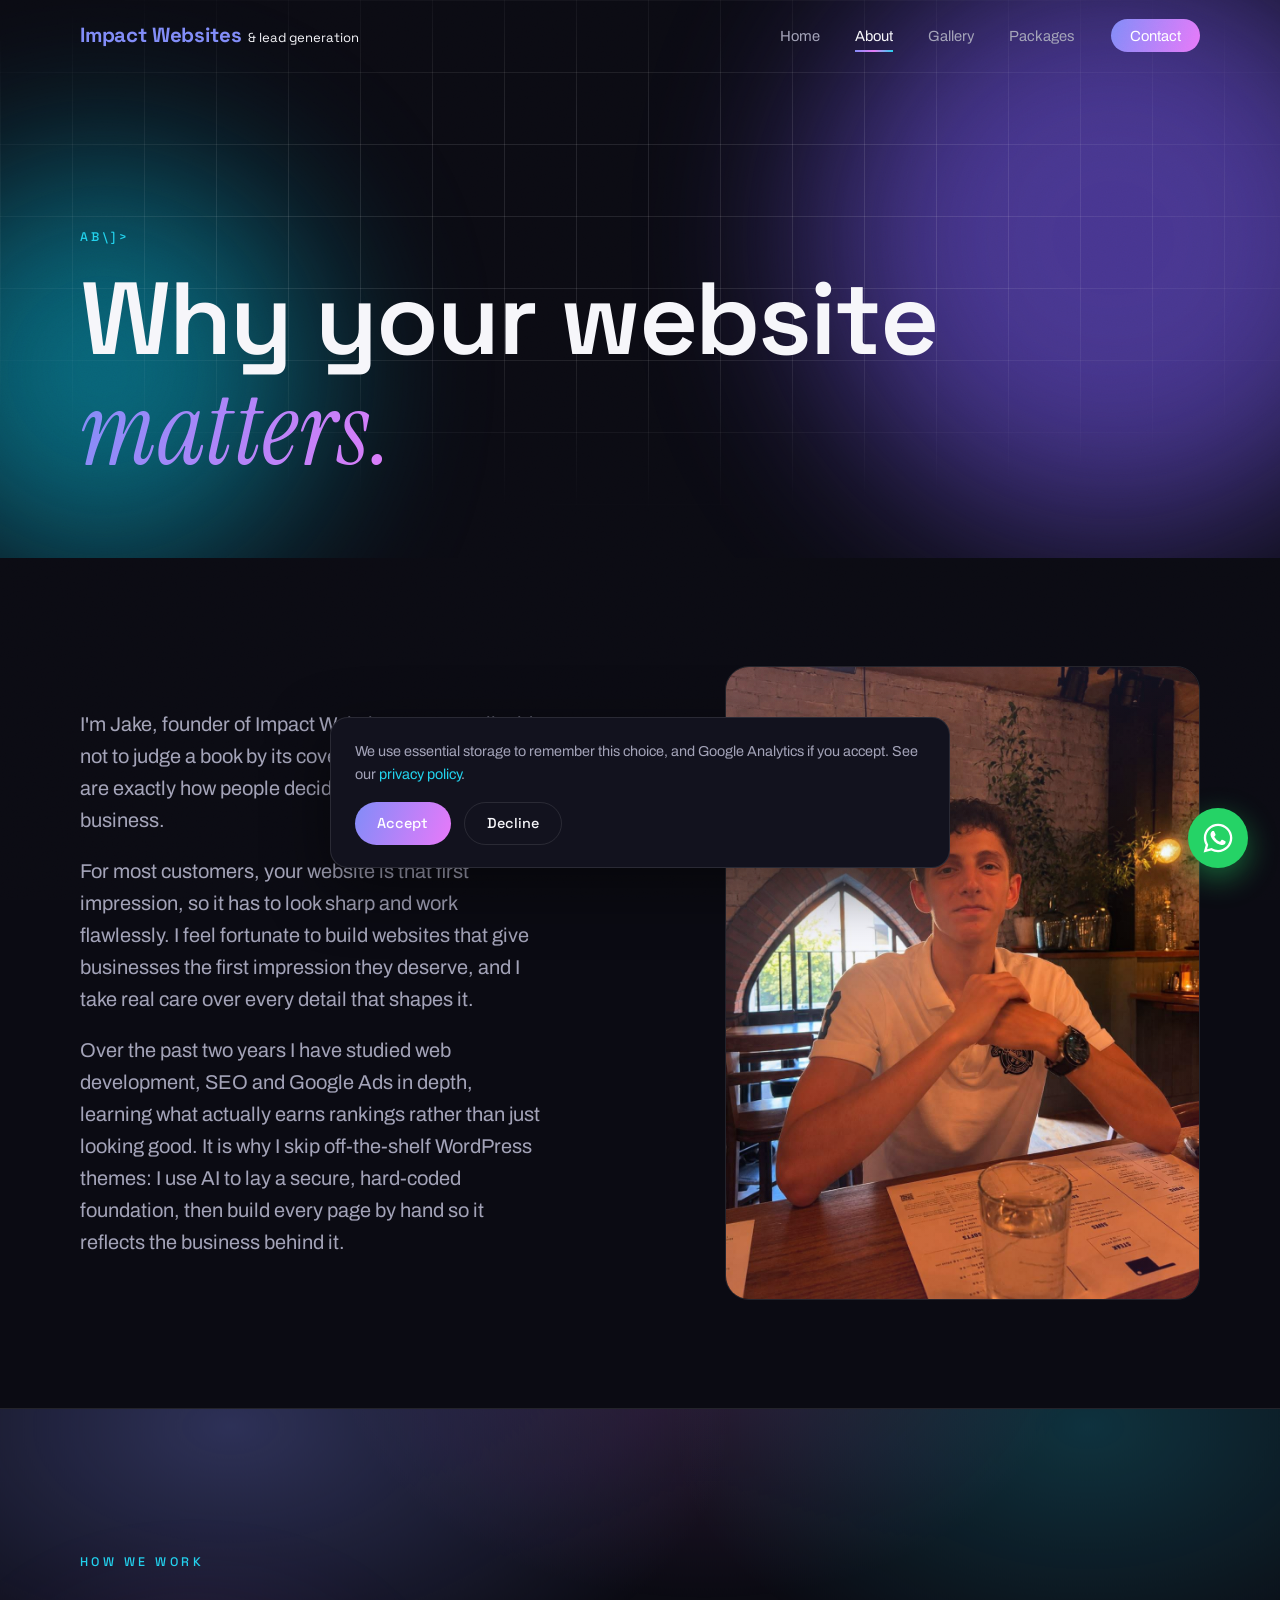
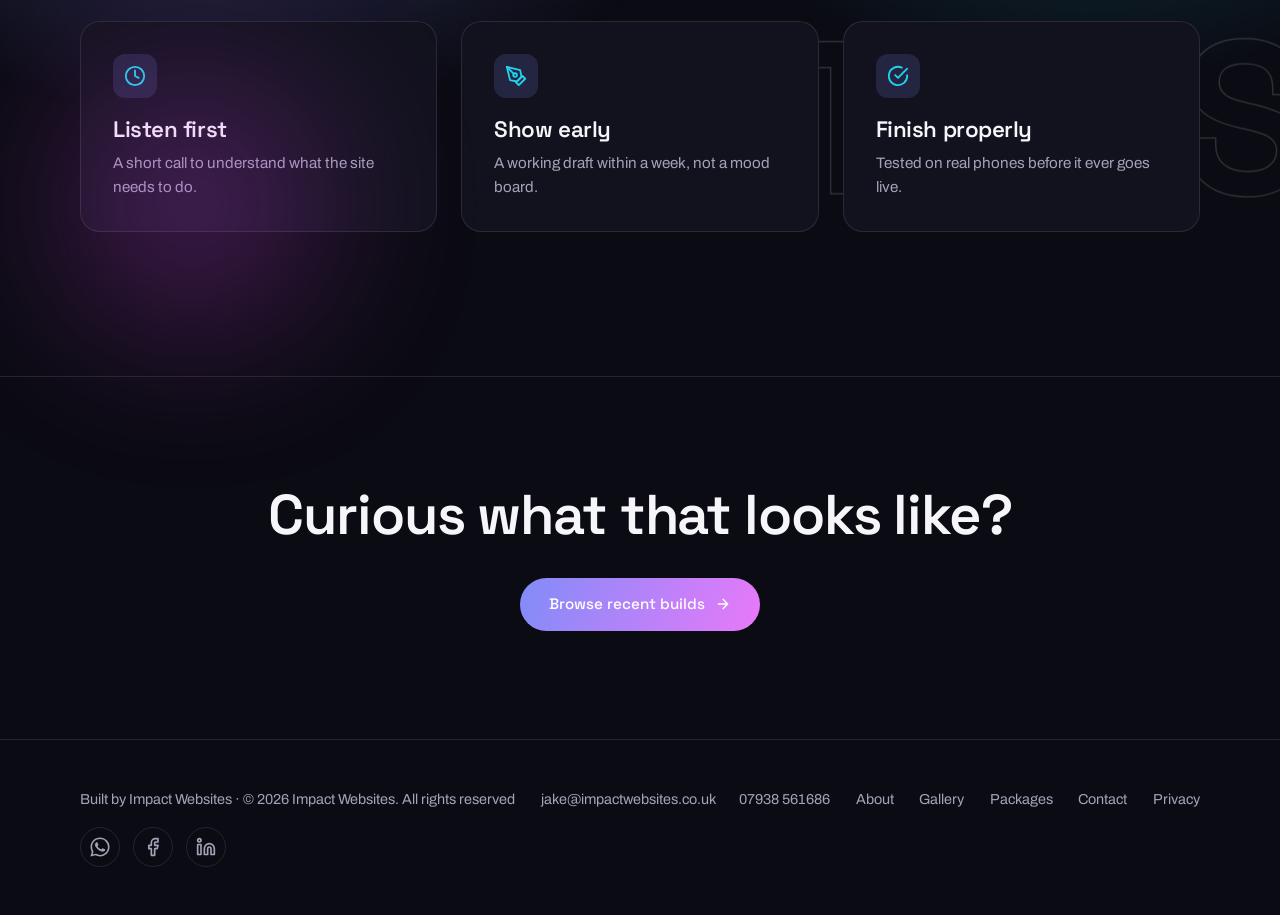
==== commit 40e30e22: "Expand about page intro with SEO/Google Ads experience and AI-assisted build approach Co-Authored-By" ====
--- a/about.html
+++ b/about.html
@@ -93,6 +93,7 @@
         <div class="reveal" style="max-width:56ch;">
           <p class="lede">I'm Jake, founder of Impact Websites. We are all told not to judge a book by its cover, yet first impressions are exactly how people decide whether to trust a business.</p>
           <p class="lede" style="margin-top:1.2rem;">For most customers, your website is that first impression, so it has to look sharp and work flawlessly. I feel fortunate to build websites that give businesses the first impression they deserve, and I take real care over every detail that shapes it.</p>
+          <p class="lede" style="margin-top:1.2rem;">Over the past two years I have studied web development, SEO and Google Ads in depth, learning what actually earns rankings rather than just looking good. It is why I skip off-the-shelf WordPress themes: I use AI to lay a secure, hard-coded foundation, then build every page by hand so it reflects the business behind it.</p>
         </div>
         <div class="about-photo reveal" style="--d:.15s">
           <img src="img/jake-founder.jpg" alt="Jake Small, founder of Impact Websites" loading="lazy" width="1086" height="1448">
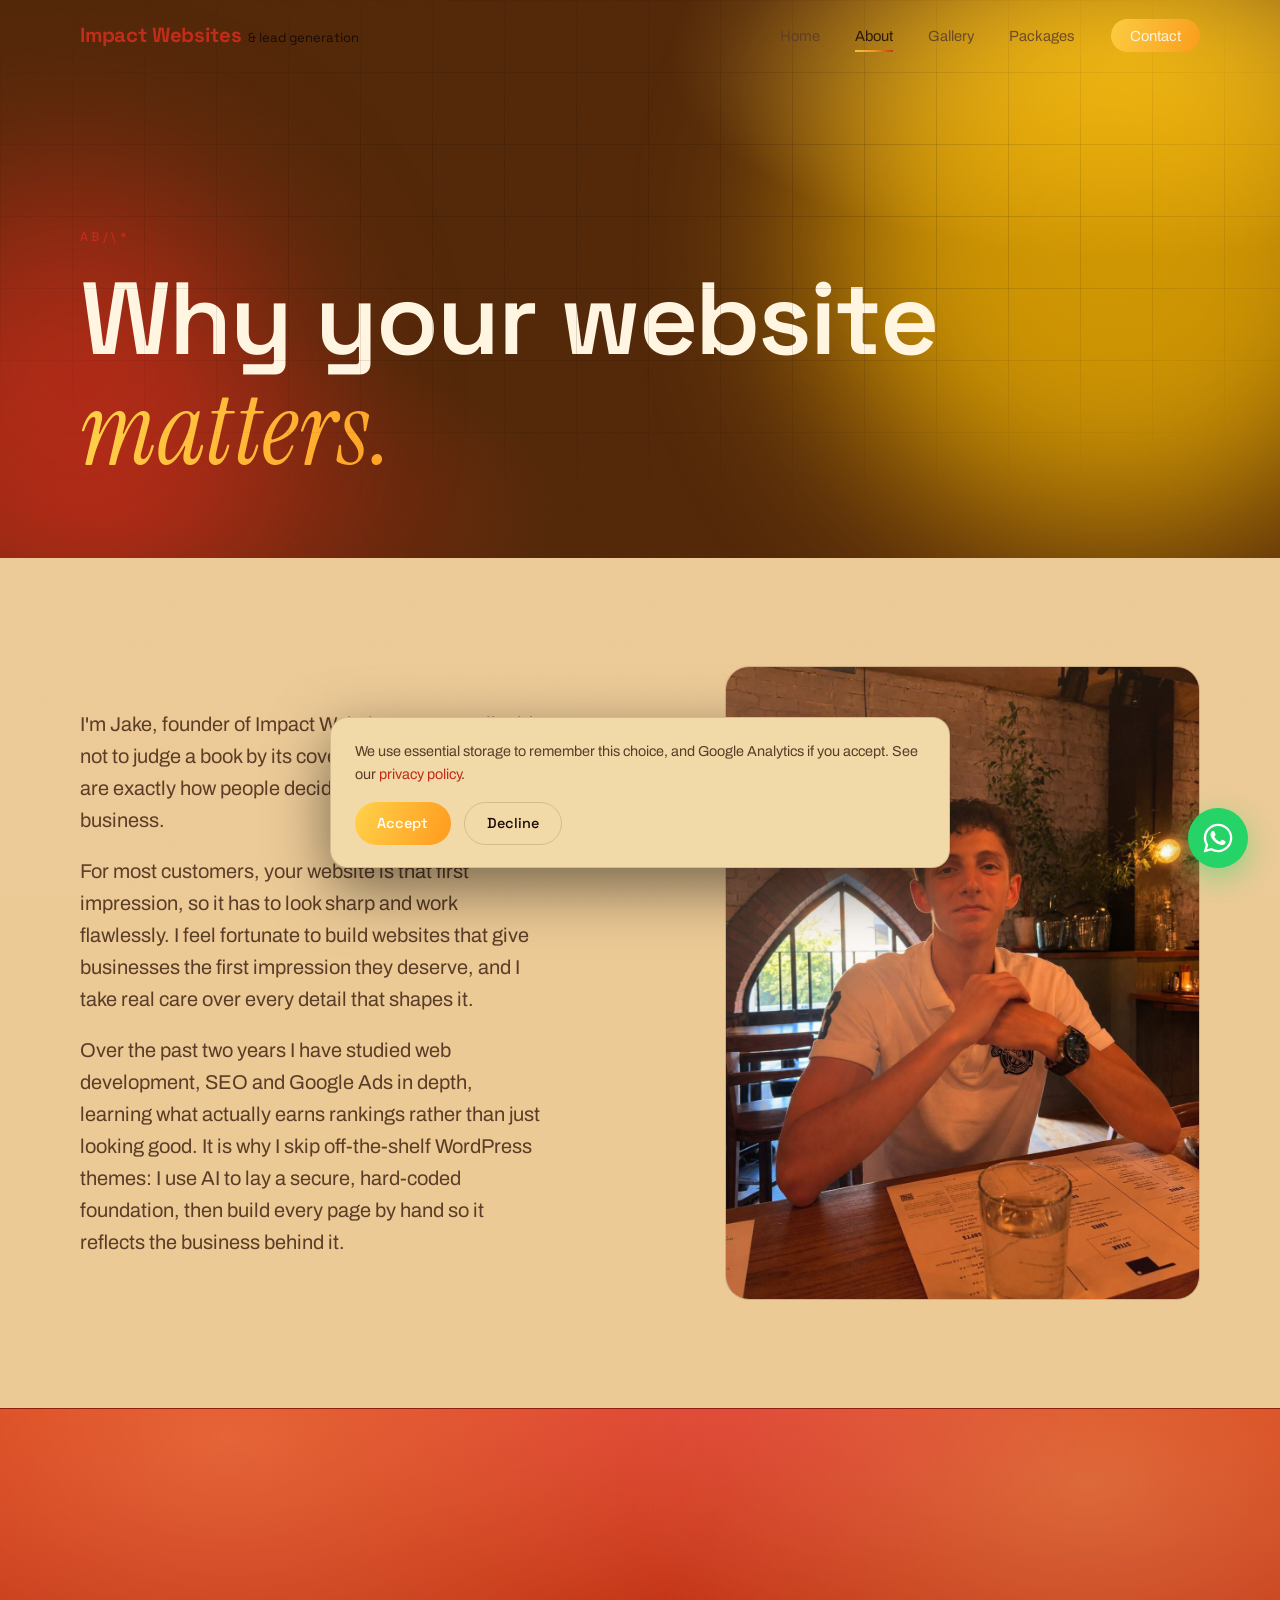
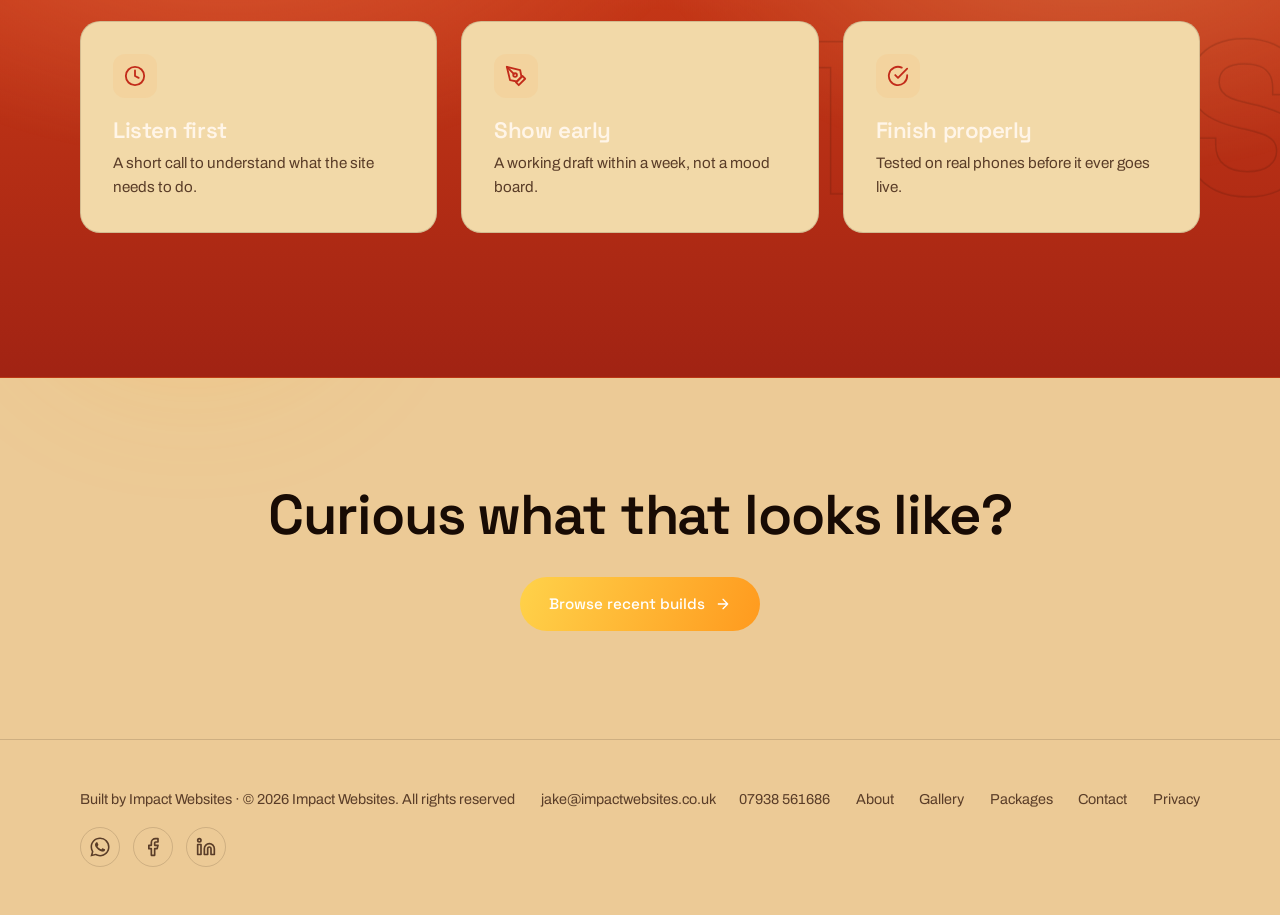
==== commit 6bc2c51f: "Fix sub-page hero layout, bump price to £349, regenerate warm brand assets Removed a .page-hero > * " ====
--- a/about.html
+++ b/about.html
@@ -29,7 +29,7 @@
   <link rel="icon" href="img/favicon-16x16.png" type="image/png" sizes="16x16">
   <link rel="apple-touch-icon" href="img/apple-touch-icon.png">
   <link rel="manifest" href="site.webmanifest">
-  <meta name="theme-color" content="#0b0b13">
+  <meta name="theme-color" content="#522809">
 
   <link rel="preconnect" href="https://fonts.googleapis.com">
   <link rel="preconnect" href="https://fonts.gstatic.com" crossorigin>
--- a/css/style.css
+++ b/css/style.css
@@ -3,15 +3,19 @@
    ============================================================ */
 
 :root {
-  --bg: #0b0b13;
-  --bg-raised: #12121e;
-  --ink: #f6f6fa;
-  --ink-dim: #a3a3b8;
-  --line: rgba(255, 255, 255, 0.1);
-  --accent: #818cf8;
-  --accent-2: #22d3ee;
-  --accent-3: #e879f9;
-  --grad: linear-gradient(110deg, #818cf8, #e879f9, #22d3ee);
+  --bg: #ecca96;              /* peachy beige body (midway) */
+  --bg-hero: #522809;         /* deep warm brown hero base */
+  --bg-raised: #f2d9a8;       /* warm off-white peach card surface */
+  --ink: #180b04;             /* very dark brown text on body */
+  --ink-dim: #5a3d28;         /* mid-brown body text */
+  --ink-inv: #fff5e0;         /* cream text on dark hero */
+  --ink-dim-inv: #f0d29c;     /* peach dim text on dark hero */
+  --line: rgba(24, 11, 4, 0.14);
+  --line-inv: rgba(255, 245, 224, 0.16);
+  --accent: #ffb232;          /* shiny gold */
+  --accent-2: #c22b1a;        /* blood orange/red (was teal) */
+  --accent-3: #ffc233;        /* warm amber-yellow (not green-yellow) */
+  --grad: linear-gradient(110deg, #ffd24a, #ff9a1e, #c22b1a); /* warm yellow → orange → blood red */
   --font-display: "Space Grotesk", sans-serif;
   --font-body: "Archivo", sans-serif;
   --font-serif: "Instrument Serif", Georgia, serif;
@@ -49,7 +53,43 @@
 
 img, svg { display: block; max-width: 100%; }
 
-::selection { background: var(--accent); color: #fff; }
+::selection { background: var(--accent); color: var(--bg-hero); }
+
+/* ---------- warm-metal palette: bright hero / off-white body ---------- */
+
+.pin-wrap,
+.hero {
+  background: var(--bg-hero);
+  color: var(--ink-inv);
+}
+
+.pin-wrap .lede,
+.hero .lede { color: var(--ink-inv); opacity: 0.92; }
+.page-hero .lede { color: var(--ink-inv); opacity: 0.92; }
+.banner .lede { color: rgba(255, 245, 232, 0.85); }
+
+.hero .btn-ghost { color: var(--ink-inv); border-color: rgba(255, 245, 224, 0.28); }
+
+.banner {
+  background: linear-gradient(180deg, #d64018 0%, #a12313 100%);
+  color: #fff5e8;
+}
+.banner .stat p { color: rgba(255, 245, 232, 0.8); }
+.banner .grad-text { background: linear-gradient(110deg, #ffdd66, #ffb232); -webkit-background-clip: text; background-clip: text; }
+.banner .outline-text { -webkit-text-stroke: 2px #fff5e8; }
+
+/* nav on hero (dark warm brown): cream text */
+.nav .brand,
+.nav .brand-sub { color: var(--ink-inv); }
+.nav-links a { color: var(--ink-inv); opacity: 0.85; }
+.nav-links a:hover { color: var(--accent-3); opacity: 1; }
+
+/* nav on body (peachy beige): dark brown text */
+.nav.scrolled { background: rgba(247, 229, 189, 0.94); border-bottom-color: var(--line); }
+.nav.scrolled .brand,
+.nav.scrolled .brand-sub { color: var(--ink); }
+.nav.scrolled .nav-links a { color: var(--ink); opacity: 0.9; }
+.nav.scrolled .nav-links a:hover { color: var(--accent-2); opacity: 1; }
 
 .visually-hidden {
   position: absolute;
@@ -85,6 +125,15 @@
 
 .lede strong { color: var(--ink); font-weight: 700; }
 
+.prose {
+  color: var(--ink-dim);
+  font-size: clamp(1rem, 1.4vw, 1.15rem);
+  max-width: 62ch;
+  margin-top: 1.75rem;
+}
+.prose p + p { margin-top: 1.1rem; }
+.prose strong { color: var(--ink); font-weight: 600; }
+
 /* shimmering gradient text, focal */
 .grad-text {
   background: var(--grad);
@@ -147,7 +196,7 @@
   line-height: 1;
   letter-spacing: -0.03em;
   color: transparent;
-  -webkit-text-stroke: 1.5px rgba(255, 255, 255, 0.15);
+  -webkit-text-stroke: 1.5px rgba(24, 11, 4, 0.15);
   white-space: nowrap;
   pointer-events: none;
   user-select: none;
@@ -186,7 +235,7 @@
 }
 
 .nav.scrolled {
-  background: rgba(11, 11, 19, 0.72);
+  background: rgba(247, 229, 189, 0.94);
   -webkit-backdrop-filter: blur(16px);
   backdrop-filter: blur(16px);
   border-bottom-color: var(--line);
@@ -210,7 +259,7 @@
   gap: 0.4rem;
 }
 
-.brand .brand-name { color: var(--accent); font-weight: 700; font-size: 1.28rem; }
+.brand .brand-name { color: var(--accent-2); font-weight: 700; font-size: 1.28rem; }
 .brand .brand-sub {
   color: var(--ink);
   font-weight: 400;
@@ -266,7 +315,7 @@
 }
 
 .nav-links a.nav-cta::after { display: none; }
-.nav-links a.nav-cta:hover { box-shadow: 0 8px 24px rgba(129, 140, 248, 0.45); }
+.nav-links a.nav-cta:hover { box-shadow: 0 8px 24px rgba(245, 178, 107, 0.45); }
 .nav-links a.nav-cta[aria-current="page"] { color: #fff; }
 
 .nav-toggle {
@@ -315,16 +364,16 @@
 }
 
 .btn-primary:hover {
-  box-shadow: 0 12px 36px rgba(129, 140, 248, 0.45);
+  box-shadow: 0 12px 36px rgba(245, 178, 107, 0.45);
 }
 
 /* pulsing halo, focal attention, one per page */
 .btn-pulse { animation: grad-shift 8s ease-in-out infinite, halo 2.8s ease-out infinite; }
 
 @keyframes halo {
-  0% { box-shadow: 0 0 0 0 rgba(129, 140, 248, 0.5); }
-  70% { box-shadow: 0 0 0 16px rgba(129, 140, 248, 0); }
-  100% { box-shadow: 0 0 0 0 rgba(129, 140, 248, 0); }
+  0% { box-shadow: 0 0 0 0 rgba(245, 178, 107, 0.5); }
+  70% { box-shadow: 0 0 0 16px rgba(245, 178, 107, 0); }
+  100% { box-shadow: 0 0 0 0 rgba(245, 178, 107, 0); }
 }
 
 .btn-ghost {
@@ -360,42 +409,44 @@
 
 .hero .lede { margin-top: 1.5rem; }
 
-/* floating gradient orbs, parallax layers, breathing hue drift */
+/* floating gradient orbs, parallax layers */
 
 .orb {
   position: absolute;
   border-radius: 50%;
   filter: blur(90px);
-  opacity: 0.55;
+  opacity: 0.72;
   pointer-events: none;
   z-index: 1;
-  animation: orb-breathe 11s ease-in-out infinite alternate;
-}
-
-@keyframes orb-breathe {
-  from { filter: blur(90px) hue-rotate(0deg); opacity: 0.45; }
-  to { filter: blur(105px) hue-rotate(40deg); opacity: 0.68; }
-}
-
+}
+
+/* top-right: normal warm yellow → orange, cycles over time */
 .orb-a {
   width: 46vw; height: 46vw;
   min-width: 340px; min-height: 340px;
-  background: #7c5cfa;
+  background: #ffbf00;
   top: -12%; right: -10%;
-}
-
+  animation: orb-a-shift 14s ease-in-out infinite alternate;
+}
+@keyframes orb-a-shift {
+  0%   { background: #ffbf00; opacity: 0.85; }
+  50%  { background: #ff9a1e; opacity: 0.9; }
+  100% { background: #ff7a1a; opacity: 0.85; }
+}
+
+/* bottom-left: blood orange/red, stays put */
 .orb-b {
   width: 32vw; height: 32vw;
   min-width: 260px; min-height: 260px;
-  background: #06b6d4;
-  bottom: -8%; left: -8%;
-  animation-duration: 14s;
+  background: #c22b1a;
+  bottom: -10%; left: -10%;
+  opacity: 0.8;
 }
 
 .orb-c {
   width: 18vw; height: 18vw;
   min-width: 160px; min-height: 160px;
-  background: #d946ef;
+  background: #ffb232;
   top: 30%; left: 34%;
   opacity: 0.35;
   animation-duration: 9s;
@@ -485,7 +536,7 @@
 
 .card:hover {
   transform: translateY(-6px);
-  border-color: rgba(129, 140, 248, 0.55);
+  border-color: rgba(245, 178, 107, 0.55);
 }
 
 .card .icon {
@@ -493,7 +544,7 @@
   display: grid;
   place-items: center;
   border-radius: 12px;
-  background: rgba(129, 140, 248, 0.16);
+  background: rgba(245, 178, 107, 0.16);
   color: var(--accent-2);
   margin-bottom: 1.3rem;
   transition: transform 0.35s var(--ease-out), background 0.35s;
@@ -501,7 +552,7 @@
 
 .card:hover .icon {
   transform: rotate(-8deg) scale(1.12);
-  background: rgba(232, 121, 249, 0.18);
+  background: rgba(236, 91, 91, 0.18);
 }
 
 .card p { color: var(--ink-dim); font-size: 0.95rem; margin-top: 0.5rem; }
@@ -521,9 +572,9 @@
   inset: -30% 0;
   z-index: 0;
   background:
-    radial-gradient(ellipse 60% 50% at 18% 50%, rgba(129, 140, 248, 0.3), transparent 65%),
-    radial-gradient(ellipse 45% 45% at 55% 40%, rgba(232, 121, 249, 0.16), transparent 65%),
-    radial-gradient(ellipse 50% 45% at 85% 50%, rgba(34, 211, 238, 0.2), transparent 65%);
+    radial-gradient(ellipse 60% 55% at 18% 50%, rgba(255, 153, 102, 0.42), transparent 65%),
+    radial-gradient(ellipse 50% 45% at 55% 40%, rgba(255, 95, 158, 0.28), transparent 65%),
+    radial-gradient(ellipse 55% 50% at 85% 55%, rgba(255, 209, 140, 0.3), transparent 65%);
 }
 
 .banner .wrap { position: relative; z-index: 1; }
@@ -567,14 +618,30 @@
 /* ---------- page hero (sub-pages) ---------- */
 
 .page-hero {
+  position: relative;
   min-height: 62dvh;
   display: flex;
   align-items: flex-end;
   padding-bottom: clamp(3rem, 8vh, 5rem);
   overflow: hidden;
-}
-
-.page-hero .hero-inner { padding-top: calc(var(--nav-h) + 3rem); }
+  color: var(--ink-inv);
+  background: var(--bg-hero);
+}
+
+/* golden-hour lights: bright yellow-gold top-right, blood orange bottom-left */
+.page-hero::before {
+  content: "";
+  position: absolute;
+  inset: 0;
+  z-index: 0;
+  background:
+    radial-gradient(ellipse 55% 55% at 88% 10%, rgba(255, 216, 74, 0.55), transparent 65%),
+    radial-gradient(ellipse 50% 50% at 88% 15%, rgba(255, 178, 50, 0.35), transparent 65%),
+    radial-gradient(ellipse 55% 55% at 8% 92%, rgba(194, 43, 26, 0.55), transparent 65%);
+  pointer-events: none;
+}
+
+.page-hero .hero-inner { position: relative; z-index: 1; padding-top: calc(var(--nav-h) + 3rem); }
 
 /* ---------- gallery ---------- */
 
@@ -629,7 +696,7 @@
 .tile .tile-label h3 { margin-top: 0.2rem; }
 
 /* placeholder gradient for the gallery tile */
-.g5 { background: linear-gradient(135deg, #0d9488, #a5b4fc); }
+.g5 { background: linear-gradient(135deg, #c9422e, #f5c164); }
 
 /* ---------- packages ---------- */
 
@@ -654,12 +721,12 @@
 .price-card:hover { transform: translateY(-8px); }
 
 .price-card.featured {
-  border-color: rgba(129, 140, 248, 0.6);
+  border-color: rgba(245, 178, 107, 0.6);
   background:
     linear-gradient(var(--bg-raised), var(--bg-raised)) padding-box,
     var(--grad) border-box;
   border: 1px solid transparent;
-  box-shadow: 0 24px 60px rgba(129, 140, 248, 0.22);
+  box-shadow: 0 24px 60px rgba(245, 178, 107, 0.22);
 }
 
 /* small tab pinned to the top edge of the card */
@@ -679,8 +746,8 @@
   white-space: nowrap;
 }
 
-.price-badge.popular { background: var(--accent); color: #0b0b13; }
-.price-badge.growth { background: var(--accent-2); color: #0b0b13; }
+.price-badge.popular { background: var(--accent); color: #1c1108; }
+.price-badge.growth { background: var(--accent-2); color: #1c1108; }
 
 .price-card .tier {
   font-family: var(--font-display);
@@ -784,7 +851,7 @@
 .field textarea:focus {
   outline: none;
   border-color: var(--accent);
-  box-shadow: 0 0 0 3px rgba(129, 140, 248, 0.25);
+  box-shadow: 0 0 0 3px rgba(245, 178, 107, 0.25);
 }
 
 .contact-line {
@@ -828,7 +895,7 @@
   content: "";
   position: absolute;
   inset: 0;
-  background: linear-gradient(160deg, rgba(129, 140, 248, 0.18), transparent 55%, rgba(232, 121, 249, 0.14));
+  background: linear-gradient(160deg, rgba(245, 178, 107, 0.18), transparent 55%, rgba(236, 91, 91, 0.14));
 }
 
 /* ---------- stats ---------- */
@@ -970,7 +1037,7 @@
   letter-spacing: 0.14em;
   padding: 0.4rem 0.9rem;
   border-radius: 999px;
-  background: rgba(11, 11, 19, 0.65);
+  background: rgba(82, 40, 9, 0.65);
   -webkit-backdrop-filter: blur(6px);
   backdrop-filter: blur(6px);
   border: 1px solid var(--line);
@@ -1155,11 +1222,11 @@
 
 .glow {
   position: relative;
-  /* hue drifts with horizontal pointer position (--xp set on <html>) */
-  --hue: calc(200 + var(--xp, 0.5) * 140);
+  /* hue drifts within warm gold→orange range (20–50) */
+  --hue: calc(20 + var(--xp, 0.5) * 30);
   background-image: radial-gradient(
     320px 320px at calc(var(--lx, -400) * 1px) calc(var(--ly, -400) * 1px),
-    hsl(var(--hue) 95% 70% / 0.1),
+    hsl(var(--hue) 90% 60% / 0.14),
     transparent 70%
   );
 }
@@ -1172,7 +1239,7 @@
   padding: 1px;
   background: radial-gradient(
     200px 200px at calc(var(--lx, -400) * 1px) calc(var(--ly, -400) * 1px),
-    hsl(var(--hue) 98% 68% / 0.95),
+    hsl(var(--hue) 95% 55% / 0.9),
     transparent 100%
   );
   -webkit-mask: linear-gradient(#fff 0 0) content-box, linear-gradient(#fff 0 0);
@@ -1252,7 +1319,7 @@
   inset: 0;
   z-index: 0;
   color: transparent;
-  -webkit-text-stroke: 1.5px rgba(255, 255, 255, 0.14);
+  -webkit-text-stroke: 1.5px rgba(255, 245, 224, 0.14);
   transform: translate(calc(var(--mx, 0) * -10px - 4px), calc(var(--my, 0) * -7px - 3px));
   transition: transform 0.6s var(--ease-out);
   pointer-events: none;
@@ -1260,7 +1327,7 @@
 }
 
 .mega-echo-2 {
-  -webkit-text-stroke: 1px rgba(255, 255, 255, 0.08);
+  -webkit-text-stroke: 1px rgba(255, 245, 224, 0.08);
   transform: translate(calc(var(--mx, 0) * 12px + 5px), calc(var(--my, 0) * 9px + 4px));
 }
 
@@ -1305,20 +1372,20 @@
   left: -12%;
   width: 130px;
   height: 150%;
-  background: linear-gradient(180deg, transparent, rgba(129, 140, 248, 0.14), transparent);
+  background: linear-gradient(180deg, transparent, rgba(255, 194, 51, 0.20), transparent);
   animation: beam-sweep 13s linear infinite;
 }
 
 .beams i:nth-child(2) {
   width: 90px;
-  background: linear-gradient(180deg, transparent, rgba(232, 121, 249, 0.1), transparent);
+  background: linear-gradient(180deg, transparent, rgba(194, 43, 26, 0.16), transparent);
   animation-duration: 17s;
   animation-delay: -6s;
 }
 
 .beams i:nth-child(3) {
   width: 180px;
-  background: linear-gradient(180deg, transparent, rgba(34, 211, 238, 0.1), transparent);
+  background: linear-gradient(180deg, transparent, rgba(255, 178, 50, 0.15), transparent);
   animation-duration: 21s;
   animation-delay: -12s;
 }
@@ -1374,9 +1441,9 @@
   inset: -22%;
   z-index: 0;
   background:
-    radial-gradient(50% 50% at 45% 45%, hsl(255 90% 66% / 0.5), transparent 70%),
-    radial-gradient(40% 40% at 70% 60%, hsl(300 90% 70% / 0.35), transparent 70%),
-    radial-gradient(35% 35% at 30% 65%, hsl(190 95% 65% / 0.3), transparent 70%);
+    radial-gradient(50% 50% at 45% 45%, hsl(45 100% 62% / 0.55), transparent 70%),
+    radial-gradient(40% 40% at 70% 60%, hsl(8 88% 50% / 0.45), transparent 70%),
+    radial-gradient(35% 35% at 30% 65%, hsl(38 100% 62% / 0.4), transparent 70%);
   filter: blur(30px);
   opacity: calc(0.55 + var(--p, 0) * 0.45);
   transform: scale(calc(0.9 + var(--p, 0) * 0.3));
@@ -1414,7 +1481,7 @@
   padding: 0.55rem 1rem;
   border-radius: 999px;
   border: 1px solid rgba(255, 255, 255, 0.16);
-  background: rgba(18, 18, 30, 0.55);
+  background: rgba(38, 26, 16, 0.55);
   -webkit-backdrop-filter: blur(10px);
   backdrop-filter: blur(10px);
   font-family: var(--font-display);
@@ -1469,7 +1536,7 @@
     align-items: center;
     justify-content: center;
     gap: 2.4rem;
-    background: rgba(11, 11, 19, 0.96);
+    background: rgba(82, 40, 9, 0.96);
     -webkit-backdrop-filter: blur(20px);
     backdrop-filter: blur(20px);
     transform: translateY(-100%);
@@ -1488,6 +1555,41 @@
   .stage-showcase { width: min(320px, 84vw); margin-top: -2rem; }
   .stage-foot .lede { font-size: 0.95rem; }
   .about-intro { grid-template-columns: 1fr; }
+}
+
+/* Skip rendering below-the-fold sections until they scroll close.
+   Big paint/layout saving on mobile without touching visuals. */
+main > section:not(:first-of-type),
+main > .marquee {
+  content-visibility: auto;
+  contain-intrinsic-size: 600px;
+}
+
+/* Mobile GPU relief: drop expensive decorations that don't carry the story.
+   Hero motion (mega text opening, chips, showcase image) is preserved.
+   Gated on pointer:coarse so a narrow desktop window keeps the full look. */
+@media (pointer: coarse) and (max-width: 820px) {
+  .beams,
+  .sparks,
+  .grid-lines,
+  .mega-echo-2 { display: none; }
+
+  .orb {
+    filter: blur(40px);
+    animation: none;
+    opacity: 0.4;
+  }
+
+  .nav,
+  .nav-links {
+    -webkit-backdrop-filter: none;
+    backdrop-filter: none;
+  }
+  .nav.scrolled { background: rgba(82, 40, 9, 0.92); }
+  .nav-links { background: rgba(82, 40, 9, 0.98); }
+
+  .card,
+  .price-card { backdrop-filter: none; -webkit-backdrop-filter: none; }
 }
 
 /* ---------- reduced motion ---------- */
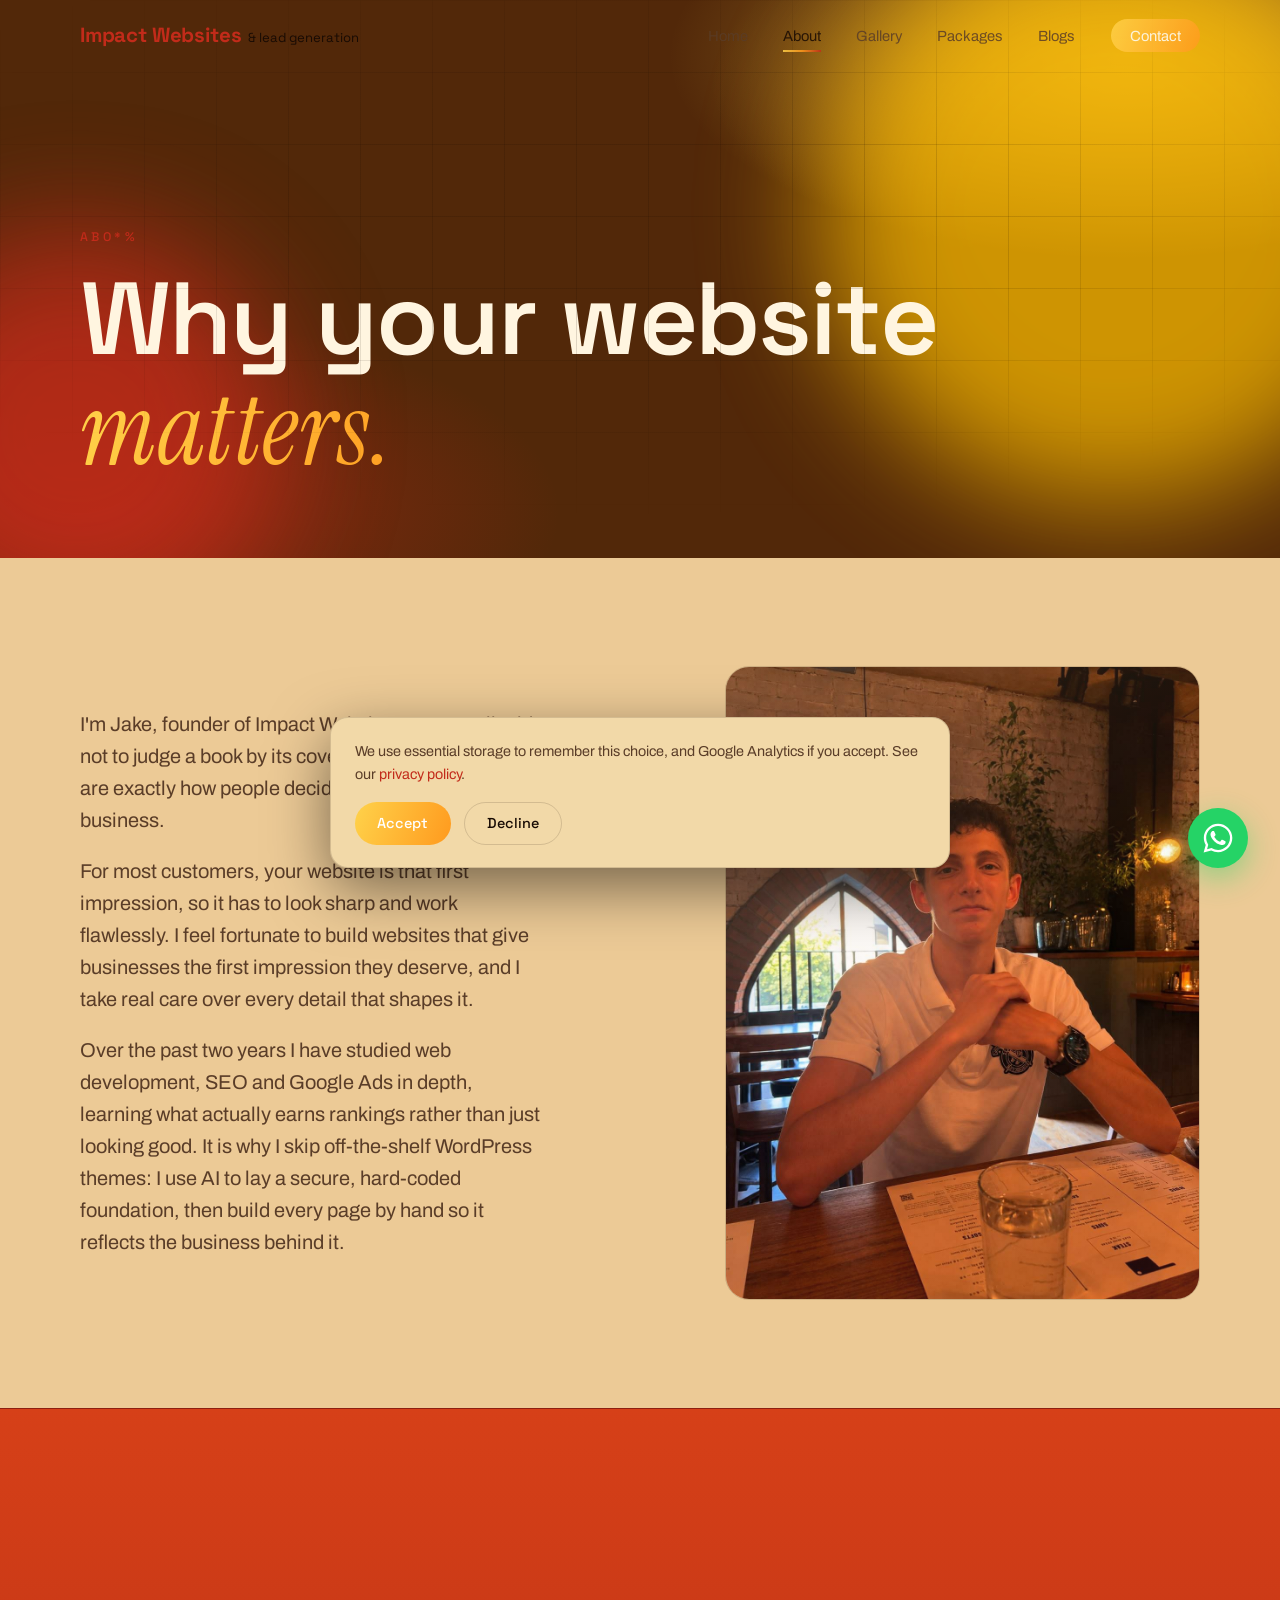
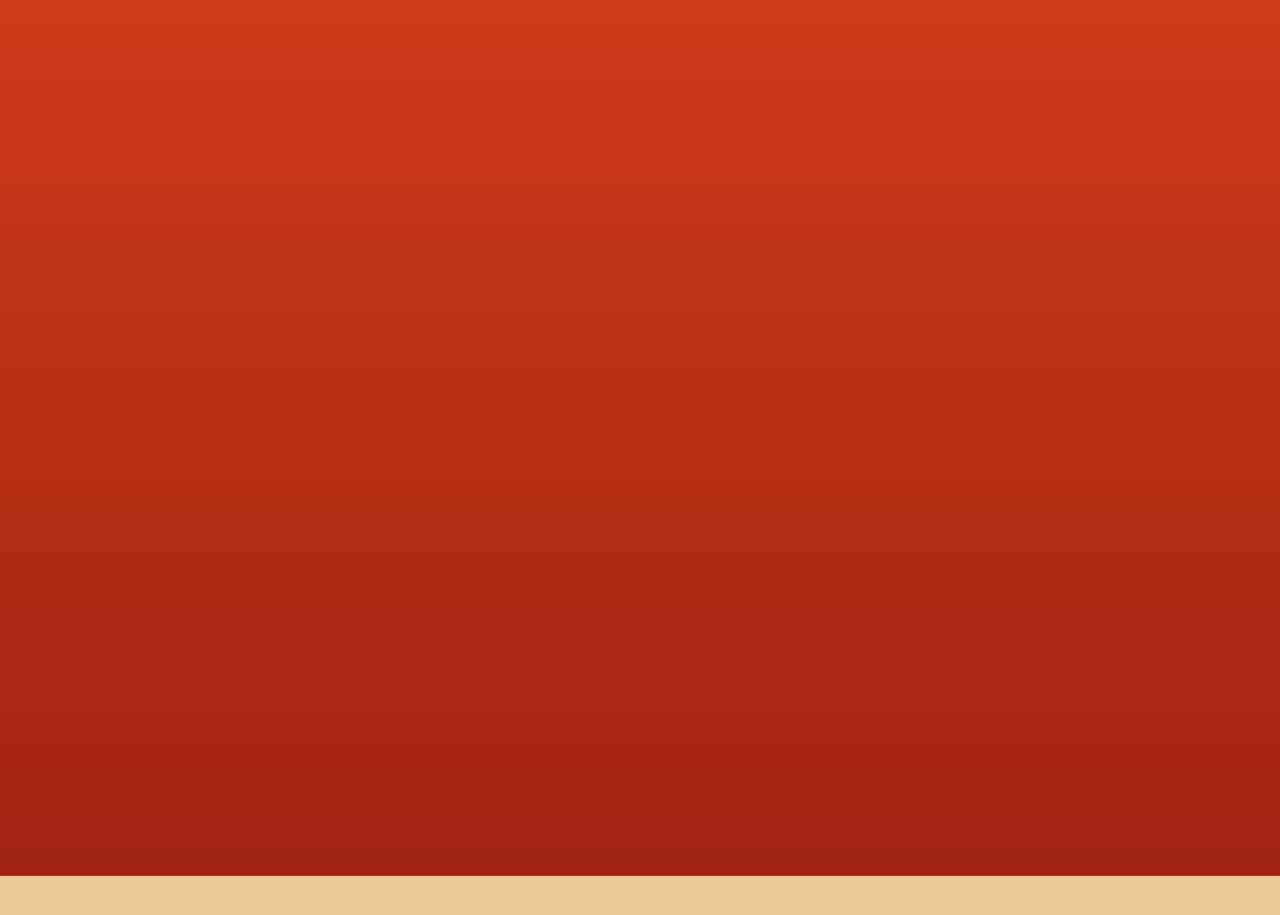
==== commit 89005dec: "Add Blogs page with a coming-soon first post New blogs.html between Packages and Contact, follows th" ====
--- a/about.html
+++ b/about.html
@@ -71,6 +71,7 @@
         <li><a href="about.html" aria-current="page">About</a></li>
         <li><a href="gallery.html">Gallery</a></li>
         <li><a href="packages.html">Packages</a></li>
+        <li><a href="blogs.html">Blogs</a></li>
         <li><a class="nav-cta" href="contact.html">Contact</a></li>
       </ul>
     </div>
@@ -156,6 +157,7 @@
         <a href="about.html">About</a>
         <a href="gallery.html">Gallery</a>
         <a href="packages.html">Packages</a>
+        <a href="blogs.html">Blogs</a>
         <a href="contact.html">Contact</a>
         <a href="privacy.html">Privacy</a>
       </nav>
--- a/css/style.css
+++ b/css/style.css
@@ -39,17 +39,7 @@
   -webkit-font-smoothing: antialiased;
 }
 
-/* film grain */
-body::after {
-  content: "";
-  position: fixed;
-  inset: 0;
-  z-index: 500;
-  pointer-events: none;
-  opacity: 0.05;
-  mix-blend-mode: overlay;
-  background-image: url("data:image/svg+xml,%3Csvg xmlns='http://www.w3.org/2000/svg' width='240' height='240'%3E%3Cfilter id='n'%3E%3CfeTurbulence type='fractalNoise' baseFrequency='0.8' numOctaves='2'/%3E%3C/filter%3E%3Crect width='100%25' height='100%25' filter='url(%23n)'/%3E%3C/svg%3E");
-}
+/* film grain removed — mix-blend-mode fullscreen was costing ~10ms/frame */
 
 img, svg { display: block; max-width: 100%; }
 
@@ -133,6 +123,204 @@
 }
 .prose p + p { margin-top: 1.1rem; }
 .prose strong { color: var(--ink); font-weight: 600; }
+
+/* ---------- blog listing ---------- */
+
+.blog-grid {
+  display: grid;
+  grid-template-columns: repeat(auto-fit, minmax(320px, 1fr));
+  gap: 1.5rem;
+}
+
+.blog-card {
+  position: relative;
+  display: flex;
+  flex-direction: column;
+  gap: 0.85rem;
+  padding: 2rem;
+  border-radius: 20px;
+  background: var(--bg-raised);
+  border: 1px solid var(--line);
+  color: var(--ink);
+  text-decoration: none;
+  transition: transform 0.35s var(--ease-out), border-color 0.35s;
+}
+
+.blog-card:not(.is-soon):hover {
+  transform: translateY(-6px);
+  border-color: var(--accent);
+}
+
+.blog-card.is-soon {
+  cursor: not-allowed;
+  opacity: 0.9;
+  pointer-events: none;
+}
+
+.blog-tag {
+  align-self: flex-start;
+  font-family: var(--font-display);
+  font-size: 0.7rem;
+  font-weight: 600;
+  text-transform: uppercase;
+  letter-spacing: 0.18em;
+  padding: 0.35rem 0.75rem;
+  border-radius: 999px;
+  background: var(--accent-2);
+  color: #fff5e8;
+}
+
+.blog-card h2 {
+  font-size: clamp(1.3rem, 2.4vw, 1.7rem);
+  line-height: 1.2;
+  color: var(--ink);
+}
+
+.blog-excerpt {
+  color: var(--ink-dim);
+  font-size: 0.98rem;
+  line-height: 1.55;
+}
+
+.blog-meta {
+  margin-top: auto;
+  font-family: var(--font-display);
+  font-size: 0.78rem;
+  color: var(--ink-dim);
+  letter-spacing: 0.08em;
+}
+
+/* Why-choose block: on desktop, shift right so the text feels lighter */
+.why-choose { max-width: 62ch; }
+@media (min-width: 900px) {
+  .why-choose { margin-left: auto; text-align: left; }
+}
+
+/* ---------- website score checker ---------- */
+
+.score-card {
+  margin-top: 2.5rem;
+  display: grid;
+  grid-template-columns: minmax(260px, 340px) 1fr;
+  gap: clamp(1.5rem, 4vw, 3rem);
+  align-items: center;
+  padding: clamp(1.5rem, 3vw, 2.5rem);
+  border-radius: 24px;
+  background: var(--bg-raised);
+  border: 1px solid var(--line);
+}
+
+.score-gauge {
+  position: relative;
+  display: grid;
+  justify-items: center;
+  gap: 0.6rem;
+}
+
+.gauge-svg {
+  width: 100%;
+  max-width: 300px;
+  height: auto;
+  overflow: visible;
+}
+
+.gauge-track,
+.gauge-fill {
+  fill: none;
+  stroke-width: 14;
+  stroke-linecap: round;
+}
+
+.gauge-track { stroke: rgba(24, 11, 4, 0.14); }
+
+.gauge-fill {
+  stroke: #8a7460;
+  stroke-dasharray: 0 100;
+  transition: stroke-dasharray 0.9s cubic-bezier(0.16, 1, 0.3, 1), stroke 0.4s;
+}
+
+/* colour bands set by JS via data-band */
+.score-gauge[data-band="red"] .gauge-fill { stroke: #c22b1a; }
+.score-gauge[data-band="amber"] .gauge-fill { stroke: #ffb232; }
+.score-gauge[data-band="green"] .gauge-fill { stroke: #1f9d55; }
+
+.score-value {
+  position: absolute;
+  top: 52%;
+  left: 50%;
+  transform: translate(-50%, -50%);
+  text-align: center;
+  font-family: var(--font-display);
+  line-height: 1;
+}
+.score-num {
+  font-size: clamp(2.6rem, 5vw, 3.4rem);
+  font-weight: 700;
+  color: var(--ink);
+  font-variant-numeric: tabular-nums;
+}
+.score-max { font-size: 0.9rem; color: var(--ink-dim); margin-left: 0.15rem; }
+
+.score-label {
+  grid-column: 1 / -1;
+  text-align: center;
+  color: var(--ink-dim);
+  font-size: 0.9rem;
+}
+
+.score-form {
+  display: grid;
+  gap: 1rem;
+}
+
+.score-field {
+  display: grid;
+  gap: 0.35rem;
+}
+.score-field > span {
+  font-family: var(--font-display);
+  font-size: 0.78rem;
+  text-transform: uppercase;
+  letter-spacing: 0.18em;
+  color: var(--ink-dim);
+}
+.score-field input {
+  padding: 0.85rem 1rem;
+  border-radius: 12px;
+  border: 1px solid var(--line);
+  background: rgba(255, 255, 255, 0.65);
+  font: inherit;
+  color: var(--ink);
+  transition: border-color 0.2s, background 0.2s;
+}
+.score-field input:focus {
+  outline: none;
+  border-color: var(--accent-2);
+  background: #fff;
+}
+
+.score-submit { justify-self: start; }
+
+.score-note {
+  font-size: 0.8rem;
+  color: var(--ink-dim);
+}
+
+.score-card.is-sent .score-form { display: none; }
+.score-sent-msg {
+  display: none;
+  padding: 1.2rem 1rem;
+  text-align: center;
+  border: 1px dashed var(--line);
+  border-radius: 12px;
+  color: var(--ink);
+}
+.score-card.is-sent .score-sent-msg { display: block; }
+
+@media (max-width: 720px) {
+  .score-card { grid-template-columns: 1fr; }
+  .score-submit { justify-self: stretch; }
+}
 
 /* shimmering gradient text, focal */
 .grad-text {
@@ -235,9 +423,7 @@
 }
 
 .nav.scrolled {
-  background: rgba(247, 229, 189, 0.94);
-  -webkit-backdrop-filter: blur(16px);
-  backdrop-filter: blur(16px);
+  background: #f7e5bd;
   border-bottom-color: var(--line);
 }
 
@@ -414,7 +600,7 @@
 .orb {
   position: absolute;
   border-radius: 50%;
-  filter: blur(90px);
+  filter: blur(60px);
   opacity: 0.72;
   pointer-events: none;
   z-index: 1;
@@ -429,9 +615,9 @@
   animation: orb-a-shift 14s ease-in-out infinite alternate;
 }
 @keyframes orb-a-shift {
-  0%   { background: #ffbf00; opacity: 0.85; }
-  50%  { background: #ff9a1e; opacity: 0.9; }
-  100% { background: #ff7a1a; opacity: 0.85; }
+  0%   { background: #ffbf00; }
+  50%  { background: #ff9a1e; }
+  100% { background: #ff7a1a; }
 }
 
 /* bottom-left: blood orange/red, stays put */
@@ -1444,7 +1630,6 @@
     radial-gradient(50% 50% at 45% 45%, hsl(45 100% 62% / 0.55), transparent 70%),
     radial-gradient(40% 40% at 70% 60%, hsl(8 88% 50% / 0.45), transparent 70%),
     radial-gradient(35% 35% at 30% 65%, hsl(38 100% 62% / 0.4), transparent 70%);
-  filter: blur(30px);
   opacity: calc(0.55 + var(--p, 0) * 0.45);
   transform: scale(calc(0.9 + var(--p, 0) * 0.3));
   pointer-events: none;
@@ -1480,14 +1665,12 @@
   gap: 0.5rem;
   padding: 0.55rem 1rem;
   border-radius: 999px;
-  border: 1px solid rgba(255, 255, 255, 0.16);
-  background: rgba(38, 26, 16, 0.55);
-  -webkit-backdrop-filter: blur(10px);
-  backdrop-filter: blur(10px);
+  border: 1px solid rgba(255, 245, 224, 0.22);
+  background: rgba(28, 15, 4, 0.78);
   font-family: var(--font-display);
   font-size: 0.78rem;
   letter-spacing: 0.06em;
-  color: var(--ink);
+  color: var(--ink-inv);
   white-space: nowrap;
   transform: translate(calc(var(--p, 0) * var(--fx, 0px)), calc(var(--p, 0) * var(--fy, 0px)));
   will-change: transform;
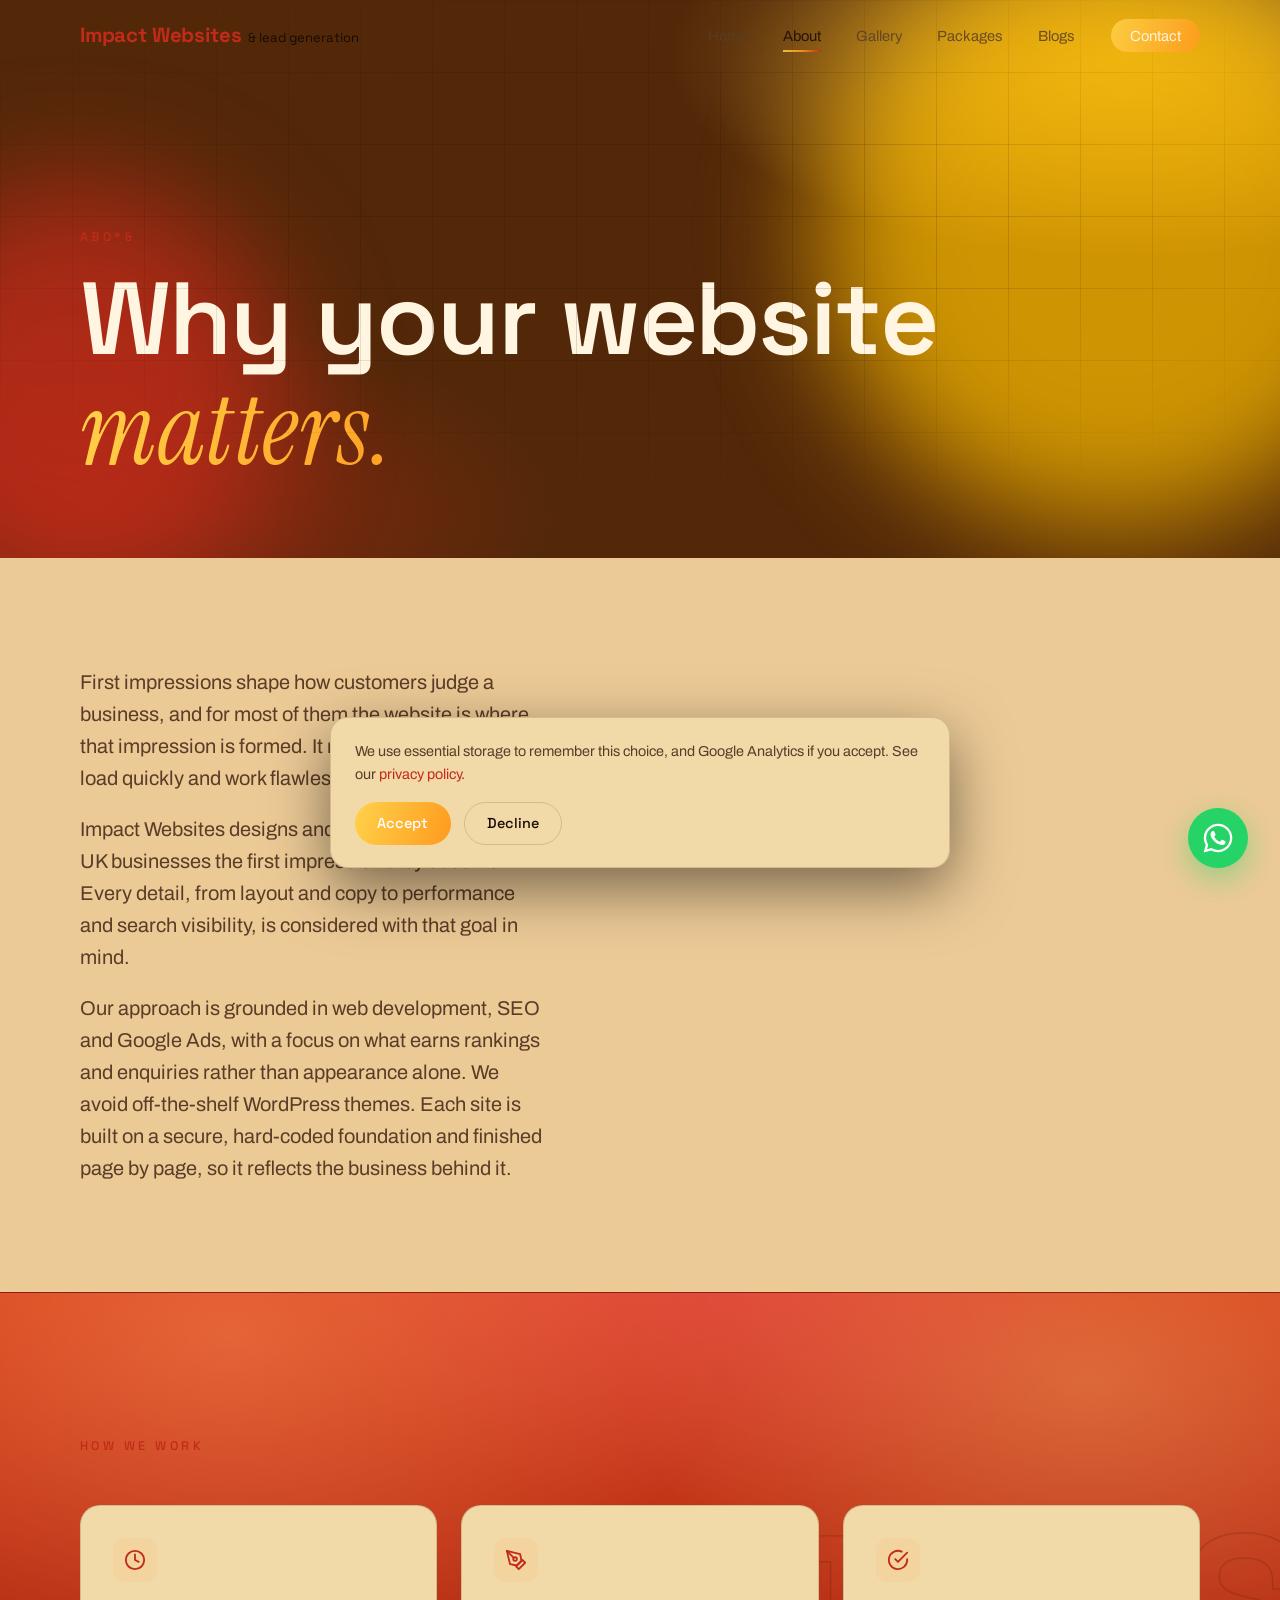
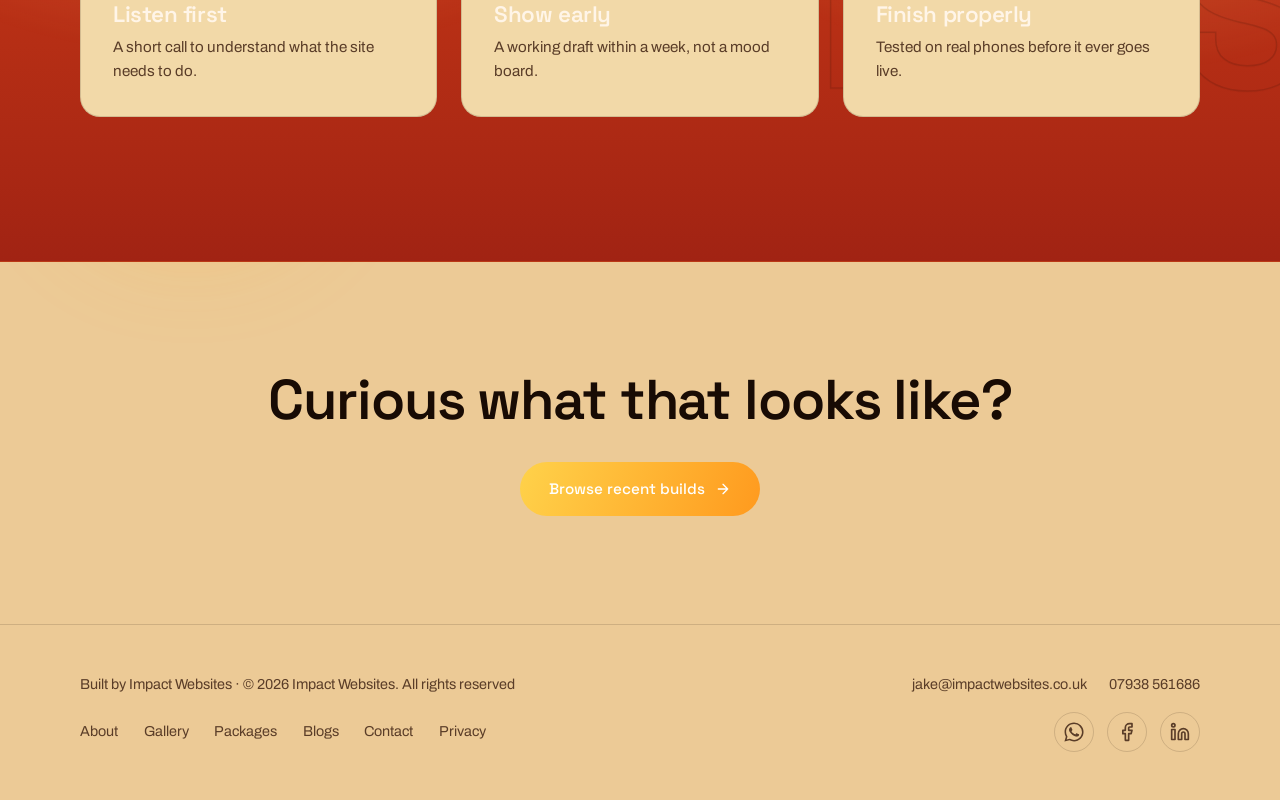
==== commit c42a8808: "Rewrite About intro in corporate tone and remove founder photo Co-Authored-By: Claude Sonnet 5.5 <no" ====
--- a/about.html
+++ b/about.html
@@ -91,13 +91,10 @@
 
     <section class="section-pad">
       <div class="wrap about-intro">
-        <div class="reveal" style="max-width:56ch;">
-          <p class="lede">I'm Jake, founder of Impact Websites. We are all told not to judge a book by its cover, yet first impressions are exactly how people decide whether to trust a business.</p>
-          <p class="lede" style="margin-top:1.2rem;">For most customers, your website is that first impression, so it has to look sharp and work flawlessly. I feel fortunate to build websites that give businesses the first impression they deserve, and I take real care over every detail that shapes it.</p>
-          <p class="lede" style="margin-top:1.2rem;">Over the past two years I have studied web development, SEO and Google Ads in depth, learning what actually earns rankings rather than just looking good. It is why I skip off-the-shelf WordPress themes: I use AI to lay a secure, hard-coded foundation, then build every page by hand so it reflects the business behind it.</p>
-        </div>
-        <div class="about-photo reveal" style="--d:.15s">
-          <img src="img/jake-founder.jpg" alt="Jake Small, founder of Impact Websites" loading="lazy" width="1086" height="1448">
+        <div class="reveal" style="max-width:68ch;">
+          <p class="lede">First impressions shape how customers judge a business, and for most of them the website is where that impression is formed. It needs to look credible, load quickly and work flawlessly on every device.</p>
+          <p class="lede" style="margin-top:1.2rem;">Impact Websites designs and builds sites that give UK businesses the first impression they deserve. Every detail, from layout and copy to performance and search visibility, is considered with that goal in mind.</p>
+          <p class="lede" style="margin-top:1.2rem;">Our approach is grounded in web development, SEO and Google Ads, with a focus on what earns rankings and enquiries rather than appearance alone. We avoid off-the-shelf WordPress themes. Each site is built on a secure, hard-coded foundation and finished page by page, so it reflects the business behind it.</p>
         </div>
       </div>
     </section>
--- a/css/style.css
+++ b/css/style.css
@@ -1054,34 +1054,10 @@
 .contact-line a:hover { color: var(--accent-2); }
 
 
-/* ---------- about intro photo ---------- */
+/* ---------- about intro ---------- */
 
 .about-intro {
-  display: grid;
-  grid-template-columns: 1.1fr 0.9fr;
-  gap: clamp(2rem, 5vw, 4rem);
-  align-items: center;
-}
-
-.about-photo {
-  position: relative;
-  border-radius: 24px;
-  overflow: hidden;
-  border: 1px solid var(--line);
-  aspect-ratio: 3 / 4;
-}
-
-.about-photo img {
-  width: 100%;
-  height: 100%;
-  object-fit: cover;
-}
-
-.about-photo::after {
-  content: "";
-  position: absolute;
-  inset: 0;
-  background: linear-gradient(160deg, rgba(245, 178, 107, 0.18), transparent 55%, rgba(236, 91, 91, 0.14));
+  display: block;
 }
 
 /* ---------- stats ---------- */
@@ -1737,7 +1713,6 @@
 
   .stage-showcase { width: min(320px, 84vw); margin-top: -2rem; }
   .stage-foot .lede { font-size: 0.95rem; }
-  .about-intro { grid-template-columns: 1fr; }
 }
 
 /* Skip rendering below-the-fold sections until they scroll close.
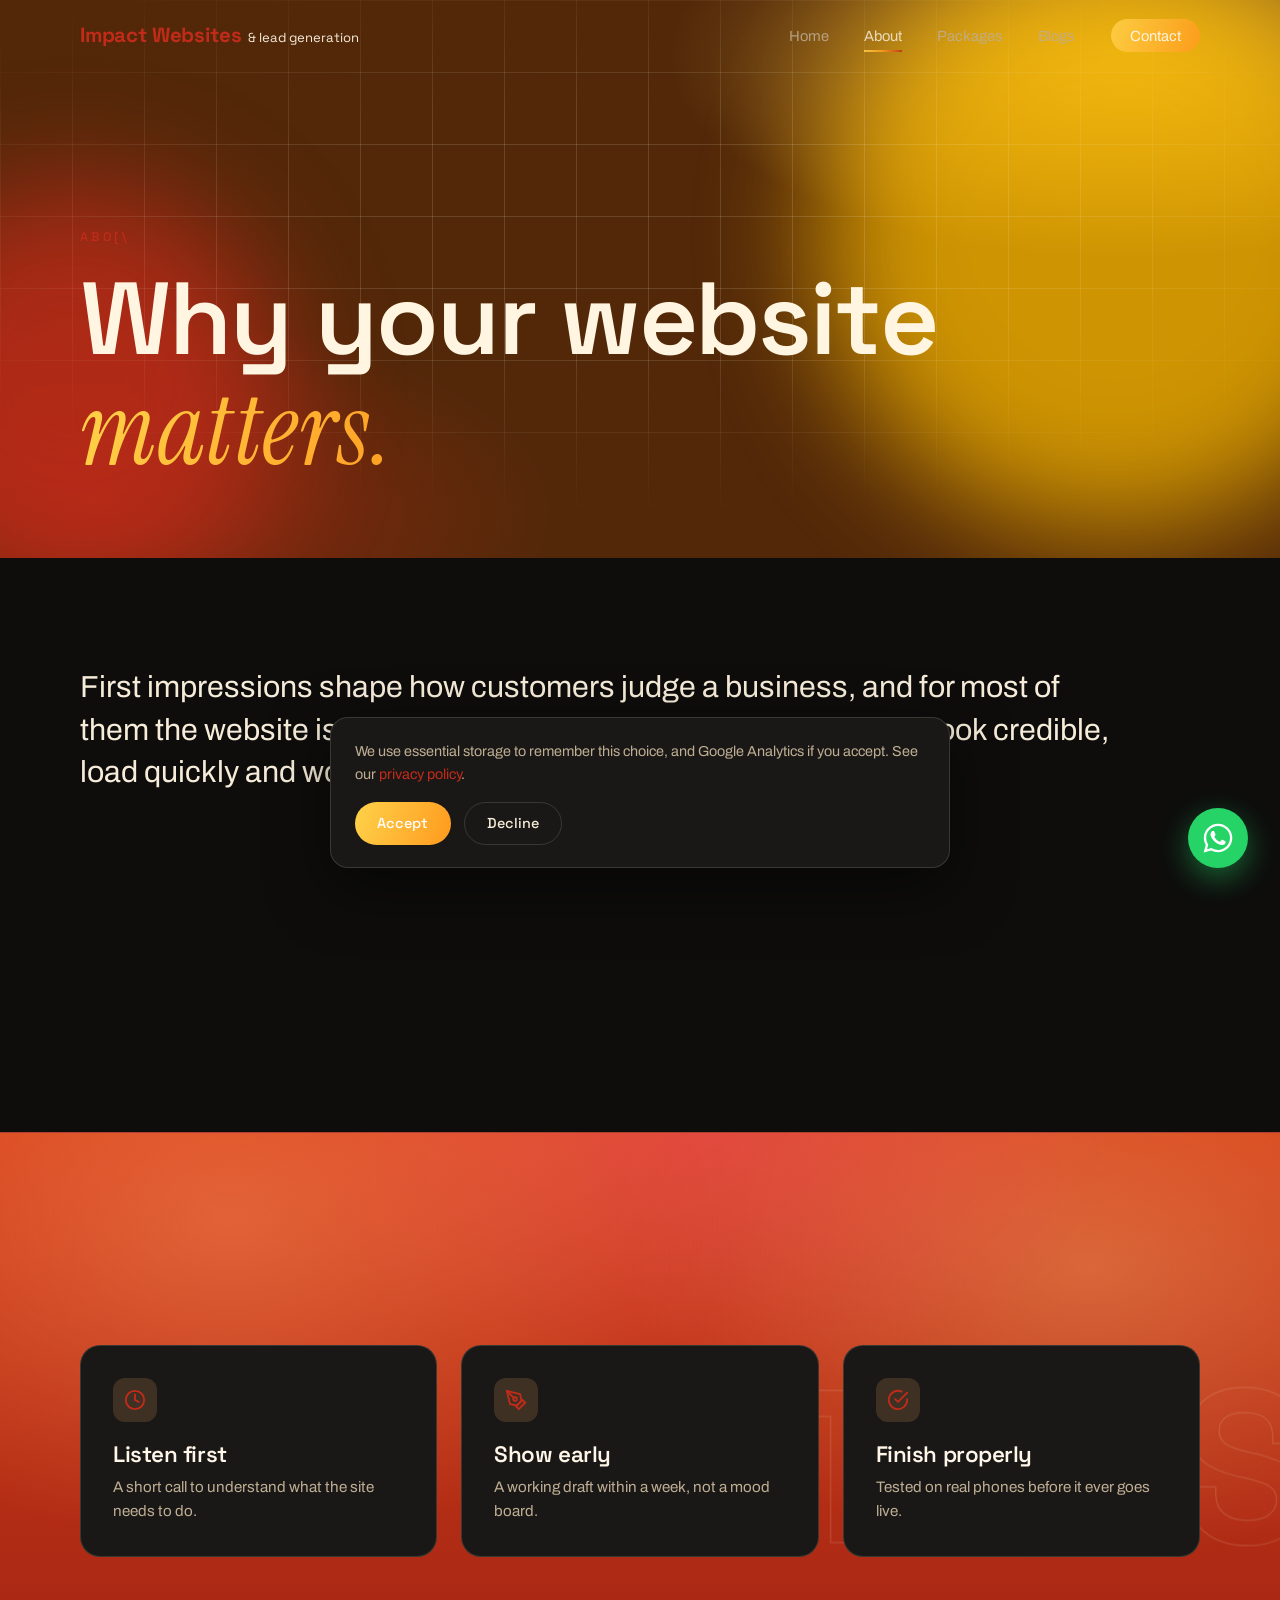
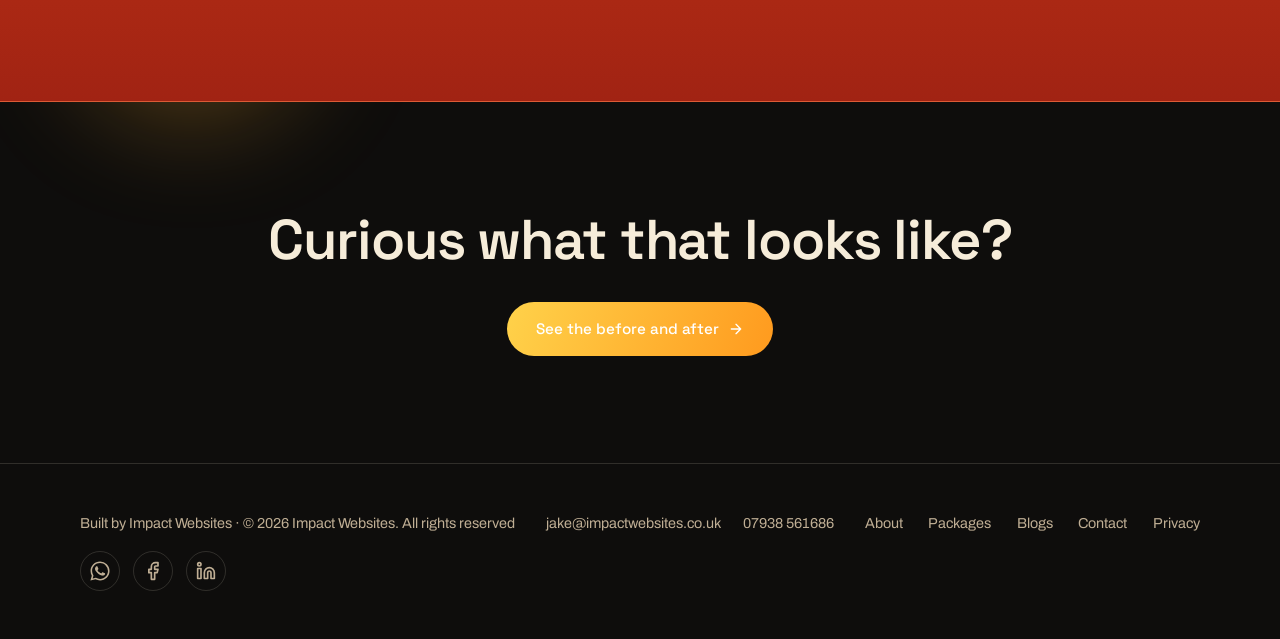
==== commit 455f9fdd: "Dark theme, hero spacing fixes, remove gallery page, hero CTAs retargeted, favicon cache-bust Co-Aut" ====
--- a/about.html
+++ b/about.html
@@ -24,10 +24,10 @@
   <meta name="twitter:description" content="Meet Jake, founder of Impact Websites, and how we build websites that create strong first impressions and generate more leads.">
   <meta name="twitter:image" content="https://www.impactwebsites.co.uk/img/og-image.jpg">
 
-  <link rel="icon" href="favicon.ico" sizes="any">
-  <link rel="icon" href="img/favicon-32x32.png" type="image/png" sizes="32x32">
-  <link rel="icon" href="img/favicon-16x16.png" type="image/png" sizes="16x16">
-  <link rel="apple-touch-icon" href="img/apple-touch-icon.png">
+  <link rel="icon" href="favicon.ico?v=2" sizes="any">
+  <link rel="icon" href="img/favicon-32x32.png?v=2" type="image/png" sizes="32x32">
+  <link rel="icon" href="img/favicon-16x16.png?v=2" type="image/png" sizes="16x16">
+  <link rel="apple-touch-icon" href="img/apple-touch-icon.png?v=2">
   <link rel="manifest" href="site.webmanifest">
   <meta name="theme-color" content="#522809">
 
@@ -69,7 +69,6 @@
       <ul class="nav-links">
         <li><a href="index.html">Home</a></li>
         <li><a href="about.html" aria-current="page">About</a></li>
-        <li><a href="gallery.html">Gallery</a></li>
         <li><a href="packages.html">Packages</a></li>
         <li><a href="blogs.html">Blogs</a></li>
         <li><a class="nav-cta" href="contact.html">Contact</a></li>
@@ -91,11 +90,9 @@
 
     <section class="section-pad">
       <div class="wrap about-intro">
-        <div class="reveal" style="max-width:68ch;">
-          <p class="lede">First impressions shape how customers judge a business, and for most of them the website is where that impression is formed. It needs to look credible, load quickly and work flawlessly on every device.</p>
-          <p class="lede" style="margin-top:1.2rem;">Impact Websites designs and builds sites that give UK businesses the first impression they deserve. Every detail, from layout and copy to performance and search visibility, is considered with that goal in mind.</p>
-          <p class="lede" style="margin-top:1.2rem;">Our approach is grounded in web development, SEO and Google Ads, with a focus on what earns rankings and enquiries rather than appearance alone. We avoid off-the-shelf WordPress themes. Each site is built on a secure, hard-coded foundation and finished page by page, so it reflects the business behind it.</p>
-        </div>
+        <p class="lede about-lead reveal">First impressions shape how customers judge a business, and for most of them the website is where that impression is formed. It needs to look credible, load quickly and work flawlessly on every device.</p>
+        <p class="lede reveal" style="--d:.1s">Impact Websites designs and builds sites that give UK businesses the first impression they deserve. Every detail, from layout and copy to performance and search visibility, is considered with that goal in mind.</p>
+        <p class="lede reveal" style="--d:.2s">Our approach is grounded in web development, SEO and Google Ads, with a focus on what earns rankings and enquiries rather than appearance alone. We avoid off-the-shelf WordPress themes. Each site is built on a secure, hard-coded foundation and finished page by page, so it reflects the business behind it.</p>
       </div>
     </section>
 
@@ -134,8 +131,8 @@
       <div class="orb orb-c" data-parallax="0.35" style="left:6%; top:30%;"></div>
       <div class="wrap" style="text-align:center;">
         <h2 class="reveal">Curious what that looks like?</h2>
-        <a class="btn btn-primary reveal" style="--d:.15s; margin-top:2rem;" href="gallery.html">
-          Browse recent builds
+        <a class="btn btn-primary reveal" style="--d:.15s; margin-top:2rem;" href="index.html#before-after">
+          See the before and after
           <svg width="16" height="16" viewBox="0 0 24 24" fill="none" stroke="currentColor" stroke-width="2" stroke-linecap="round" stroke-linejoin="round"><path d="M5 12h14M12 5l7 7-7 7"/></svg>
         </a>
       </div>
@@ -152,7 +149,6 @@
       </div>
       <nav>
         <a href="about.html">About</a>
-        <a href="gallery.html">Gallery</a>
         <a href="packages.html">Packages</a>
         <a href="blogs.html">Blogs</a>
         <a href="contact.html">Contact</a>
--- a/css/style.css
+++ b/css/style.css
@@ -3,14 +3,14 @@
    ============================================================ */
 
 :root {
-  --bg: #ecca96;              /* peachy beige body (midway) */
+  --bg: #0e0d0c;              /* peachy beige body (midway) */
   --bg-hero: #522809;         /* deep warm brown hero base */
-  --bg-raised: #f2d9a8;       /* warm off-white peach card surface */
-  --ink: #180b04;             /* very dark brown text on body */
-  --ink-dim: #5a3d28;         /* mid-brown body text */
+  --bg-raised: #1a1816;       /* warm off-white peach card surface */
+  --ink: #f6ecd9;             /* very dark brown text on body */
+  --ink-dim: #bfae94;         /* mid-brown body text */
   --ink-inv: #fff5e0;         /* cream text on dark hero */
   --ink-dim-inv: #f0d29c;     /* peach dim text on dark hero */
-  --line: rgba(24, 11, 4, 0.14);
+  --line: rgba(255, 245, 224, 0.14);
   --line-inv: rgba(255, 245, 224, 0.16);
   --accent: #ffb232;          /* shiny gold */
   --accent-2: #c22b1a;        /* blood orange/red (was teal) */
@@ -75,7 +75,7 @@
 .nav-links a:hover { color: var(--accent-3); opacity: 1; }
 
 /* nav on body (peachy beige): dark brown text */
-.nav.scrolled { background: rgba(247, 229, 189, 0.94); border-bottom-color: var(--line); }
+.nav.scrolled { background: rgba(14, 13, 12, 0.94); border-bottom-color: var(--line); }
 .nav.scrolled .brand,
 .nav.scrolled .brand-sub { color: var(--ink); }
 .nav.scrolled .nav-links a { color: var(--ink); opacity: 0.9; }
@@ -288,7 +288,7 @@
   padding: 0.85rem 1rem;
   border-radius: 12px;
   border: 1px solid var(--line);
-  background: rgba(255, 255, 255, 0.65);
+  background: rgba(255, 255, 255, 0.06);
   font: inherit;
   color: var(--ink);
   transition: border-color 0.2s, background 0.2s;
@@ -296,7 +296,7 @@
 .score-field input:focus {
   outline: none;
   border-color: var(--accent-2);
-  background: #fff;
+  background: rgba(255, 255, 255, 0.1);
 }
 
 .score-submit { justify-self: start; }
@@ -384,7 +384,7 @@
   line-height: 1;
   letter-spacing: -0.03em;
   color: transparent;
-  -webkit-text-stroke: 1.5px rgba(24, 11, 4, 0.15);
+  -webkit-text-stroke: 1.5px rgba(255, 245, 224, 0.12);
   white-space: nowrap;
   pointer-events: none;
   user-select: none;
@@ -423,7 +423,7 @@
 }
 
 .nav.scrolled {
-  background: #f7e5bd;
+  background: #0e0d0c;
   border-bottom-color: var(--line);
 }
 
@@ -1057,7 +1057,23 @@
 /* ---------- about intro ---------- */
 
 .about-intro {
-  display: block;
+  display: grid;
+  grid-template-columns: 1fr 1fr;
+  gap: clamp(1.5rem, 3vw, 2.5rem) clamp(2rem, 5vw, 4rem);
+}
+
+.about-intro .lede { max-width: none; }
+
+.about-intro .about-lead {
+  grid-column: 1 / -1;
+  max-width: 62ch;
+  font-size: clamp(1.35rem, 2.6vw, 1.9rem);
+  line-height: 1.4;
+  color: var(--ink);
+}
+
+@media (max-width: 820px) {
+  .about-intro { grid-template-columns: 1fr; }
 }
 
 /* ---------- stats ---------- */
@@ -1429,6 +1445,8 @@
   top: 0;
   height: 100dvh;
   min-height: 0;
+  padding-top: calc(var(--nav-h) + 1.5rem);
+  padding-bottom: 4.5rem;
 }
 
 /* ---------- hero stage: centered poster layout ---------- */
@@ -1446,7 +1464,7 @@
 .mega-wrap {
   position: relative;
   font-family: var(--font-display);
-  font-size: clamp(4.5rem, 16.5vw, 14.5rem);
+  font-size: clamp(4.5rem, min(16.5vw, 20vh), 14.5rem);
   line-height: 0.95;
   font-weight: 700;
   letter-spacing: -0.03em;
